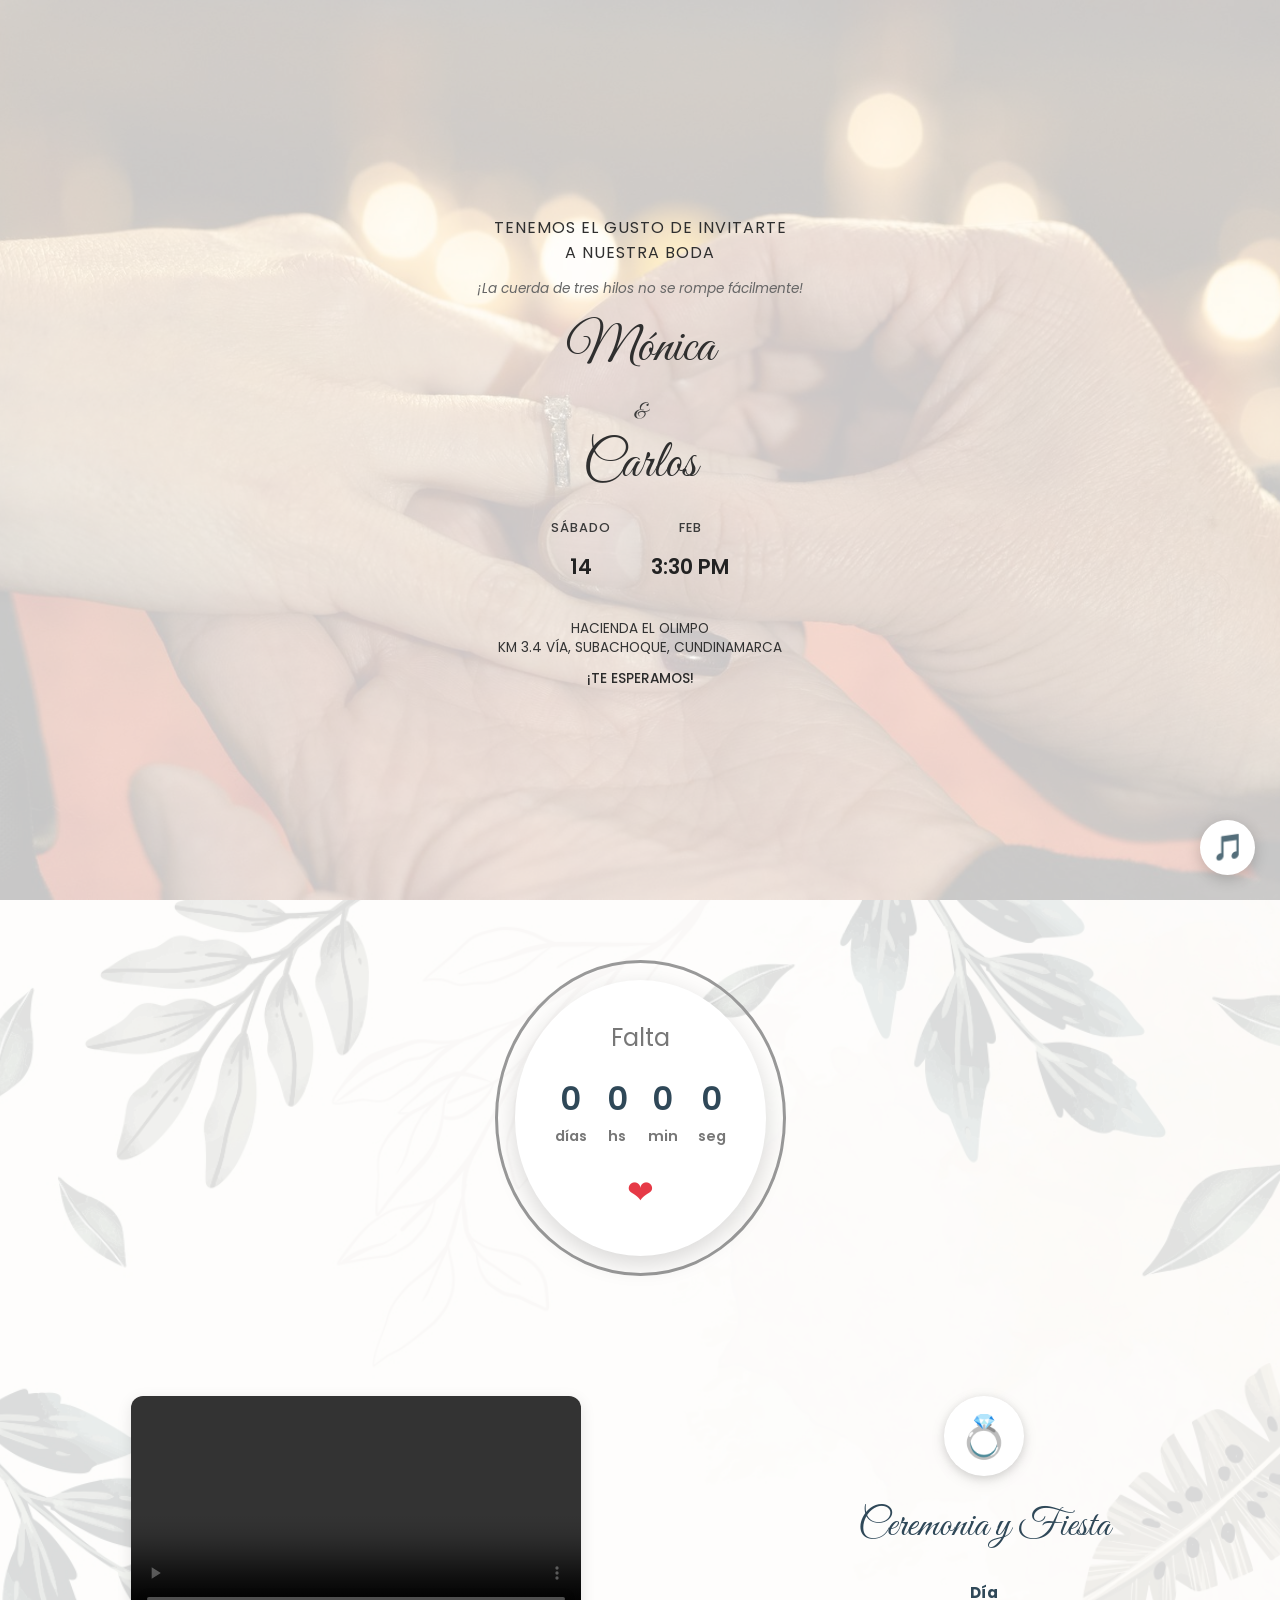
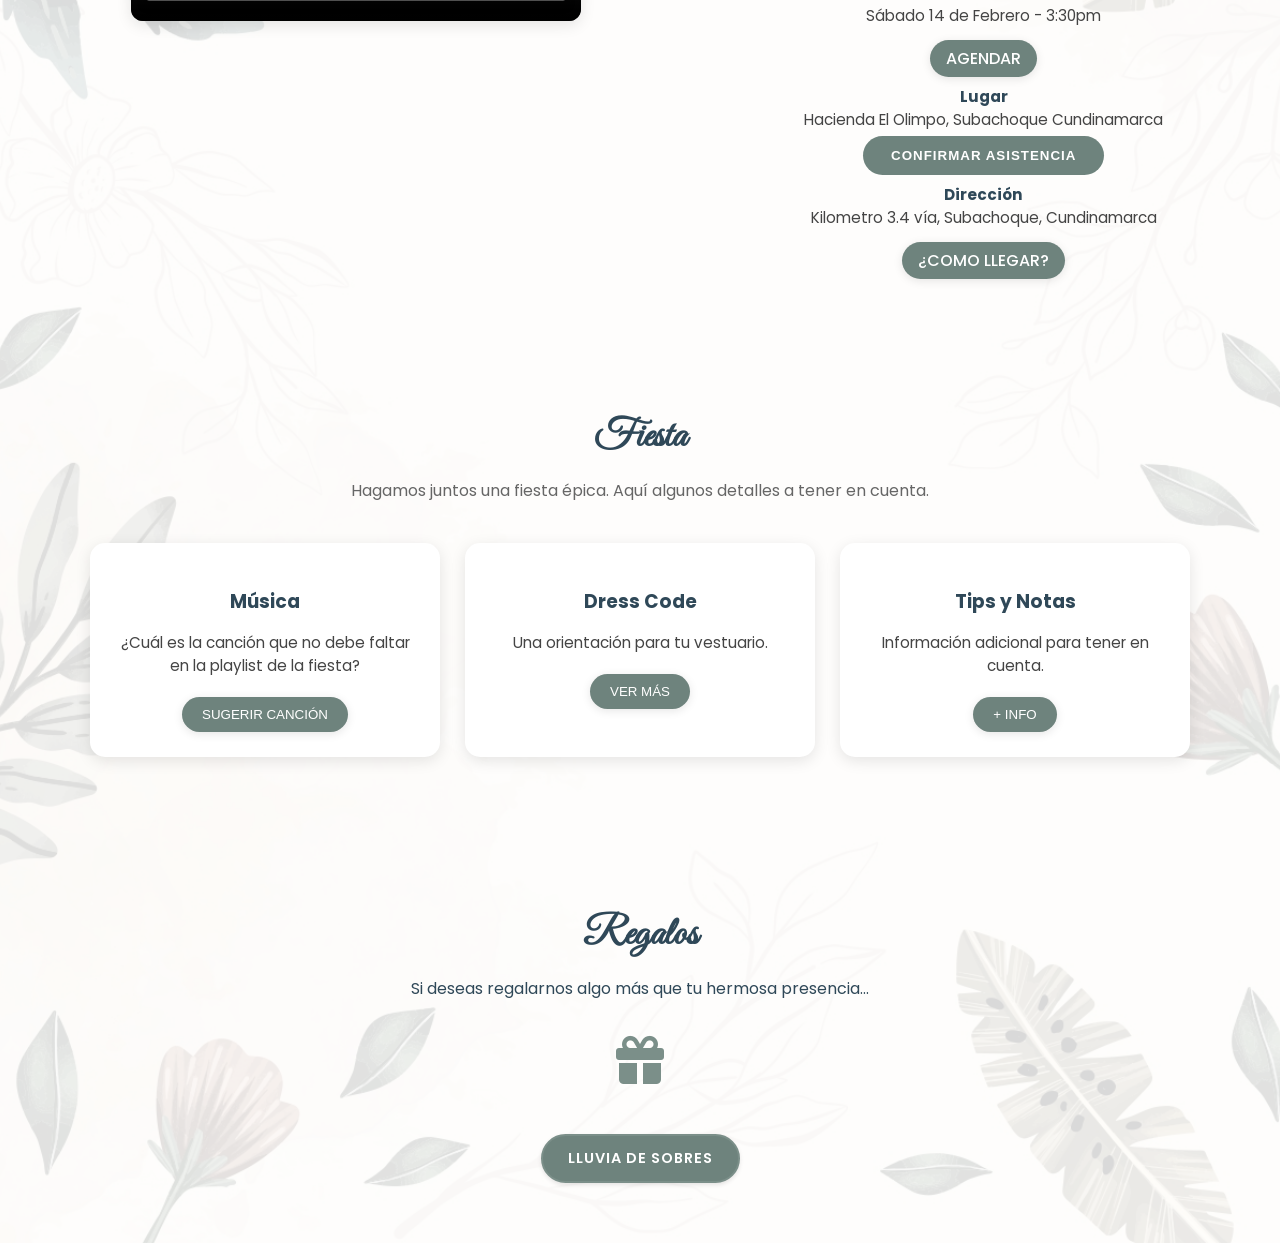
==== index.html @ d867ceba "index.html" ====
<!DOCTYPE html>
<html lang="es">

<head>
    <meta charset="UTF-8">
    <meta name="viewport" content="width=device-width, initial-scale=1.0">
    <title>Invitación</title>
    <link href="https://fonts.googleapis.com/css2?family=Great+Vibes&family=Poppins:wght@300;400;600&display=swap"
        rel="stylesheet">
    <style>
        body,
        html {
            margin: 0;
            padding: 0;
            font-family: 'Poppins', sans-serif;
            overflow-x: hidden;
            scroll-behavior: smooth;
            background: #ffffff;
        }

        /* Fondo general para todo el contenido después del hero */
        .main-background {
        position: relative;
        z-index: 0;
        background-image: url("Invitacion_1_Iconos.jpg");
        background-position: center center;
        background-size: cover;    /* desktop: cubrir toda el área */
        background-repeat: no-repeat;
        background-attachment: fixed;
        min-height: 100vh;
        will-change: transform;
        transform: translateZ(0);
        }

        .main-background::before {
        content: "";
        position: absolute;
        inset: 0;
        background: rgba(255,255,255,0.85);
        z-index: -1; /* por encima del fondo y por debajo del contenido */
        }

        .main-background > * {
        position: relative;
        z-index: 1;
        }
        
        @supports (-webkit-touch-callout: none) {
            .main-background {
            background-attachment: scroll;
            background-size: 100% auto;
            background-position: center top;
            background-repeat: no-repeat;
            min-height: 100vh;
            background-color: #f9f7f3;
          }
        }
        /* ===== ANIMACIONES ===== */
        @keyframes bounce {

            0%,
            20%,
            50%,
            80%,
            100% {
                transform: translateX(-50%) translateY(0);
            }

            40% {
                transform: translateX(-50%) translateY(-10px);
            }

            60% {
                transform: translateX(-50%) translateY(-5px);
            }
        }

        @keyframes pulse {

            0%,
            100% {
                transform: scale(1);
            }

            50% {
                transform: scale(1.1);
            }
        }

        @keyframes fadeInUp {
            from {
                opacity: 0;
                transform: translateY(30px);
            }

            to {
                opacity: 1;
                transform: translateY(0);
            }
        }

        @keyframes fadeIn {
            from {
                opacity: 0;
            }

            to {
                opacity: 1;
            }
        }

        /* ===== HERO ===== */
        .hero {
            position: relative;
            height: 100vh;
            display: flex;
            justify-content: center;
            align-items: center;
            text-align: center;
            overflow: hidden;
        }

        .hero::before {
            content: "";
            position: absolute;
            inset: 0;
            background: url("fondo.jpeg") center / cover no-repeat;
            z-index: 0;
        }

        .hero::after {
            content: "";
            position: absolute;
            inset: 0;
            background: rgba(255, 255, 255, 0.78);
            z-index: 1;
        }

        .hero-content {
            position: relative;
            z-index: 2;
            color: #333;
            font-family: 'Great Vibes', cursive;
            animation: fadeInUp 1.5s ease;
            max-width: 600px;
        }

        /* Texto superior */
        .texto-invitacion {
            font-family: 'Poppins', sans-serif;
            font-size: 1rem;
            letter-spacing: 1px;
            font-weight: 400;
            margin-bottom: 6px;
            color: #2f2f2f;
        }

        .frase-biblica {
            font-family: 'Poppins', sans-serif;
            font-size: 0.85rem;
            color: #666;
            font-style: italic;
            margin-bottom: 20px;
        }

        /* Nombres */
        .nombres-nuevos {
            font-family: 'Great Vibes', cursive;
            font-size: 3.3rem;
            line-height: 1.1;
            color: #2f2f2f;
            margin: 10px 0;
        }

        .nombres-nuevos span {
            font-family: 'Great Vibes', cursive;
            font-size: 1.3rem;
            font-weight: 300;
            color: #3b3b3b;
        }

        /* Fecha */
        .detalles-fecha {
            font-family: 'Poppins', sans-serif;
            display: flex;
            justify-content: center;
            align-items: center;
            gap: 40px;
            margin-top: 15px;
        }

        .col {
            text-align: center;
        }

        .etiqueta {
            font-family: 'Poppins', sans-serif;
            font-size: 0.8rem;
            font-weight: 500;
            letter-spacing: 1px;
            color: #3b3b3b;
        }

        .valor {
            font-family: 'Poppins', sans-serif;
            font-size: 1.3rem;
            font-weight: 600;
            color: #222;
        }

        /* Lugar y cierre */
        .lugar {
            font-family: 'Poppins', sans-serif;
            margin-top: 20px;
            font-size: 0.85rem;
            line-height: 1.4;
            color: #333;
        }

        .despedida {
            font-family: 'Poppins', sans-serif;
            margin-top: 15px;
            font-size: 0.85rem;
            font-weight: 500;
            color: #2b2b2b;
        }

        /* ===== RESPONSIVE ===== */
        @media (max-width: 768px) {
            .nombres-nuevos {
                font-size: 2.5rem;
            }

            .nombres-nuevos span {
                font-size: 1rem;
            }

            .texto-invitacion {
                font-size: 0.9rem;
            }

            .frase-biblica {
                font-size: 0.8rem;
            }

            .valor {
                font-size: 1.1rem;
            }

            .lugar {
                font-size: 0.8rem;
            }
        }




        /* ===== CONTADOR ===== */
        .contador-section {
            position: relative;
            padding: 80px 20px;
            text-align: center;
            /*background: #faf7f3;*/
        }

        .contador-box {
            display: inline-block;
            background: white;
            border-radius: 50%;
            padding: 40px;
            box-shadow: 0 8px 25px rgba(0, 0, 0, 0.15);
            position: relative;
            animation: fadeInUp 1.5s ease;
        }

        .contador-box::before {
            content: "";
            position: absolute;
            inset: -20px;
            border: 3px solid #999;
            border-radius: 50%;
            z-index: -1;
        }

        .contador-titulo {
            font-size: 1.5rem;
            margin-bottom: 20px;
            color: #777;
        }

        .contador {
            display: flex;
            gap: 20px;
            justify-content: center;
            font-weight: 600;
        }

        .contador div {
            text-align: center;
        }

        .contador span {
            display: block;
            font-size: 2rem;
            color: #2f4858;
            animation: pulse 2s infinite;
        }

        .contador small {
            font-size: 0.9rem;
            color: #777;
        }

        .icono-corazon {
            margin-top: 20px;
            font-size: 2rem;
            color: #e63946;
            animation: pulse 1.5s infinite;
        }

        /* ===== CEREMONIA Y FIESTA ===== */
        .eventos {
            padding: 40px 20px;
            text-align: center;
            /*background: #faf7f3;*/
        }

        .eventos-container {
            display: flex;
            justify-content: center;
            flex-wrap: wrap;
            gap: 15px;
            margin-top: 20px;
            animation: fadeInUp 1.5s ease;
        }

        .evento {
            flex: 1 1 280px;
            text-align: center;
            transition: transform 0.3s, box-shadow 0.3s;
        }

        .evento:hover {
            transform: translateY(-5px);
            box-shadow: 0 6px 20px rgba(0, 0, 0, 0.1);
        }

        .icono {
            width: 80px;
            height: 80px;
            border-radius: 50%;
            background: #fff;
            box-shadow: 0 4px 15px rgba(0, 0, 0, 0.1);
            margin: 0 auto 15px;
            display: flex;
            justify-content: center;
            align-items: center;
            font-size: 1.8rem;
            color: #2f4858;
        }

        .titulo {
            font-family: 'Great Vibes', cursive;
            font-size: 2.5rem;
            color: #2f4858;
            text-align: center;
            margin: 25px 0 30px 0;
            background: none;
            box-shadow: none;
            border: none;
            padding: 0;
            text-shadow: none;
            font-weight: normal;
        }


        .evento p {
            margin: 5px 0;
            font-size: 0.95rem;
            color: #444;
        }

        .evento strong {
            display: block;
            margin-top: 8px;
            color: #2f4858;
        }

        .boton {
            display: inline-block;
            color: #ffffff;
            margin-top: 8px;
            padding: 6px 16px;
            text-decoration: none;
            border: none;
            border-radius: 20px;
            background: #6e837d;
            box-shadow: 0 2px 10px rgba(0, 0, 0, 0.1);
            font-weight: 500;
            cursor: pointer;
            transition: background 0.3s, transform 0.2s;
        }

        .boton:hover {
            background: #6e837d;
            transform: scale(1.05);
            color: #ffffff;
            text-decoration: none;
        }

        .boton:visited,
        .boton:focus,
        .boton:active {
            color: #ffffff;
            text-decoration: none;
            outline: none;
        }

        /* ===== FIESTA EXTRA ===== */
        .fiesta-section {
            padding: 60px 20px;
            text-align: center;
            /*background: #faf7f3;*/
        }

        .fiesta-section h2 {
            font-family: 'Great Vibes', cursive;
            font-size: 2.5rem;
            margin-bottom: 10px;
            color: #2f4858;
            animation: fadeInUp 1.5s ease;
        }

        .fiesta-section p {
            color: #666;
            margin-bottom: 40px;
            animation: fadeIn 2s ease;
        }

        .fiesta-cards {
            display: flex;
            justify-content: center;
            flex-wrap: wrap;
            gap: 25px;
        }

        .card {
            background: #fff;
            padding: 25px;
            border-radius: 15px;
            box-shadow: 0 4px 15px rgba(0, 0, 0, 0.1);
            flex: 1 1 280px;
            max-width: 300px;
            transition: transform 0.3s;
        }

        .card:hover {
            transform: translateY(-8px);
            box-shadow: 0 6px 20px rgba(0, 0, 0, 0.15);
        }

        .card h3 {
            font-weight: bold;
            margin-bottom: 15px;
            color: #2f4858;
        }

        .card p {
            font-size: 0.95rem;
            margin-bottom: 20px;
            color: #444;
        }

        .card button {
            border: none;
            padding: 10px 20px;
            border-radius: 20px;
            background: #6e837d;
            color: #ffffff;
            box-shadow: 0 2px 10px rgba(0, 0, 0, 0.1);
            cursor: pointer;
            font-weight: 500;
            transition: background 0.3s, transform 0.2s;
        }

        .card button:hover {
            background: #7b8f89;
            color: #ffffff;
            transform: scale(1.05);
        }

        /* Responsive */
        @media (max-width: 768px) {
            .nombres {
                font-size: 2.5rem;
            }

            .contador-box {
                padding: 25px;
            }

            .contador span {
                font-size: 1.5rem;
            }

            .eventos-container {
                flex-direction: column;
                gap: 20px;
            }

            .fiesta-cards {
                flex-direction: column;
                gap: 20px;
            }
        }

        .modal {
            display: none;
            position: fixed;
            z-index: 999;
            inset: 0;
            background: rgba(0, 0, 0, 0.6);
            justify-content: center;
            align-items: center;
            animation: fadeIn 0.3s ease;
        }

        .modal-content {
            background: #fff;
            padding: 30px;
            border-radius: 15px;
            max-width: 700px;
            width: 90%;
            text-align: center;
            position: relative;
            box-shadow: 0 4px 25px rgba(0, 0, 0, 0.2);
            animation: fadeInUp 0.5s ease;
            overflow-y: auto;
            max-height: 85vh;
            padding-top: 50px;
        }

        .modal-content h2 {
            font-family: 'Great Vibes', cursive;
            font-size: 2rem;
            margin-bottom: 10px;
            color: #2f4858;
        }

        .modal-content p {
            color: #666;
            margin-bottom: 20px;
        }

        .galeria {
            display: flex;
            justify-content: center;
            flex-wrap: wrap;
            gap: 15px;
        }

        .galeria img {
            width: 30%;
            min-width: 180px;
            border-radius: 12px;
            box-shadow: 0 4px 15px rgba(0, 0, 0, 0.1);
            transition: transform 0.3s;
        }

        .galeria img:hover {
            transform: scale(1.05);
        }

        .cerrar {
            position: sticky;
            top: 10px;
            right: 15px;
            align-self: flex-end;
            font-size: 2rem;
            color: #333;
            background: rgba(255, 255, 255, 0.85);
            border-radius: 50%;
            padding: 4px 10px;
            cursor: pointer;
            z-index: 1002;
            backdrop-filter: blur(4px);
            box-shadow: 0 2px 8px rgba(0, 0, 0, 0.15);
            transition: color 0.3s;
        }

        .cerrar:hover {
            color: #000;
        }

        .modal-content {
            width: 95%;
            padding: 20px;
            max-height: 80vh;
        }

        .cerrar {
            top: 8px;
            right: 8px;
            font-size: 1.8rem;
        }


        /* ===== BOTÓN DE MÚSICA ===== */
        #btnMusica {
            position: fixed;
            bottom: 25px;
            right: 25px;
            background-color: #ffffff;
            border: none;
            border-radius: 50%;
            width: 55px;
            height: 55px;
            font-size: 26px;
            box-shadow: 0 4px 15px rgba(0, 0, 0, 0.2);
            display: flex;
            justify-content: center;
            align-items: center;
            cursor: pointer;
            transition: transform 0.3s, background-color 0.3s;
            z-index: 1000;
        }

        #btnMusica:hover {
            transform: scale(1.1);
            background-color: #f7f7f7;
        }

        /* Sección de regalos */
        .regalos {
            /*background-color: #FAF7F3;*/
            text-align: center;
            padding: 60px 20px;
        }

        .regalos-titulo {
            font-family: 'Great Vibes', cursive;
            font-size: 2.5rem;
            color: #2f4858;
            margin-bottom: 10px;
        }

        .regalos-texto {
            font-family: 'Poppins', sans-serif;
            color: #2f4858;
            font-size: 1rem;
            margin-bottom: 25px;
        }

        .regalo-icono {
            font-size: 3rem;
            color: #7b8f89;
            margin-bottom: 25px;
        }

        .regalo-icono i {
            font-size: 3rem;
            color: #7b8f89;
            margin-bottom: 25px;
            animation: giftPulse 2s infinite ease-in-out;
        }

        @keyframes giftPulse {

            0%,
            100% {
                transform: scale(1);
            }

            50% {
                transform: scale(1.15);
            }
        }

        /* Botón */
        .boton-regalos {
            display: inline-block;
            background: #6e837d;
            border: 2px solid #7b8f89;
            color: #ffffff;
            font-family: 'Poppins', sans-serif;
            font-weight: 600;
            font-size: 0.9rem;
            letter-spacing: 1px;
            padding: 12px 25px;
            border-radius: 30px;
            text-decoration: none;
            transition: all 0.3s ease;
            box-shadow: 0 2px 4px rgba(0, 0, 0, 0.1);
        }

        .boton-regalos:hover {
            background: #ffffff;
            color: #6e837d;
            transform: scale(1.05);
        }

        /* ===== ANIMACIÓN EMOJI 💍 ===== */
        .icono {
            font-size: 2.6rem;
            color: #6e837d;
            display: flex;
            justify-content: center;
            align-items: center;
            animation: anilloPulse 3s infinite ease-in-out;
            filter: drop-shadow(0 2px 4px rgba(0, 0, 0, 0.1));

        }

        @keyframes anilloPulse {

            0%,
            100% {
                transform: scale(1);
                opacity: 1;
            }

            50% {
                transform: scale(1.08);
                opacity: 0.95;
            }
        }

        /* Estilo del botón */
        .btn-confirmar {
            background-color: #6e837d;
            color: white;
            border: none;
            padding: 12px 28px;
            border-radius: 50px;
            cursor: pointer;
            font-weight: 600;
            letter-spacing: 1px;
            transition: 0.3s;
        }

        .btn-confirmar:hover {
            background-color: #5b6f68;
            transform: scale(1.05);
        }

        /* Fondo del modal */
        .modal1 {
            display: none;
            position: fixed;
            z-index: 1000;
            inset: 0;
            background: rgba(0, 0, 0, 0.6);
            justify-content: center;
            align-items: center;
        }

        /* Contenido del modal */
        .modal1-contenido {
            background: #f9f7f3;
            padding: 30px 40px;
            border-radius: 50%;
            text-align: center;
            position: relative;
            width: 340px;
            height: 340px;
            box-shadow: 0 4px 20px rgba(0, 0, 0, 0.2);
            font-family: 'Poppins', sans-serif;
        }

        /* Cerrar modal */
        .cerrar {
            position: absolute;
            top: 10px;
            right: 15px;
            font-size: 22px;
            color: #6e837d;
            cursor: pointer;
        }

        /* Icono */
        .icono-fiesta {
            font-size: 40px;
            background: #6e837d;
            color: #fff;
            width: 70px;
            height: 70px;
            border-radius: 50%;
            display: flex;
            align-items: center;
            justify-content: center;
            margin: -60px auto 10px;
            box-shadow: 0 2px 10px rgba(0, 0, 0, 0.1);
        }

        /* Título */
        .modal1-contenido h2 {
            color: #5b6f68;
            font-family: 'Great Vibes', cursive;
            margin-bottom: 20px;
        }

        /* Opciones */
        .opciones {
            display: flex;
            justify-content: space-around;
            margin-bottom: 20px;
            color: #333;
        }

        /* Inputs */
        .modal1-contenido input[type="text"] {
            width: 100%;
            border: none;
            border-bottom: 1px solid #ccc;
            padding: 8px;
            margin-bottom: 15px;
            background: transparent;
            text-align: center;
        }

        /* Botón enviar */
        .btn-enviar {
            background: #6e837d;
            color: white;
            border: none;
            padding: 10px 25px;
            border-radius: 25px;
            cursor: pointer;
            transition: 0.3s;
        }

        .btn-enviar:hover {
            background: #5b6f68;
            transform: scale(1.05);
        }
    </style>

    <link rel="stylesheet" href="https://cdnjs.cloudflare.com/ajax/libs/font-awesome/6.5.0/css/all.min.css">

</head>

<body>

    <!-- HERO -->
    <section class="hero">
        <div class="hero-content">
            <p class="texto-invitacion">TENEMOS EL GUSTO DE INVITARTE<br>A NUESTRA BODA</p>
            <p class="frase-biblica">¡La cuerda de tres hilos no se rompe fácilmente!</p>

            <div class="nombres-nuevos">
                Mónica<br><span>&</span><br>Carlos

                <div class="detalles-fecha">
                    <div class="col">
                        <p class="etiqueta">SÁBADO</p>
                        <p class="valor">14</p>
                    </div>
                    <div class="col">
                        <p class="etiqueta">FEB</p>
                        <p class="valor">3:30 PM</p>
                    </div>
                </div>

                <p class="lugar">HACIENDA EL OLIMPO<br>KM 3.4 VÍA, SUBACHOQUE, CUNDINAMARCA</p>
                <p class="despedida">¡TE ESPERAMOS!</p>
            </div>
    </section>



    <div class="main-background">

        <!-- CONTADOR -->
        <section class="contador-section" id="contador">
            <div class="contador-box">
                <div class="contador-titulo">Falta</div>
                <div class="contador" id="tiempo">
                    <div><span id="dias">0</span><small>días</small></div>
                    <div><span id="horas">0</span><small>hs</small></div>
                    <div><span id="minutos">0</span><small>min</small></div>
                    <div><span id="segundos">0</span><small>seg</small></div>
                </div>
                <div class="icono-corazon">❤</div>
            </div>
        </section>

        <!-- CEREMONIA Y FIESTA -->
        <section class="eventos">
            <div class="eventos-container">
                <div class="evento" style="flex: 1 1 400px">
                    <div style="display: flex; justify-content: center;">
                        <video width="100%" controls
                            style="border-radius: 12px; box-shadow: 0 4px 15px rgba(0,0,0,0.1); max-width: 450px;">
                            <source src="Invitacion.mp4" type="video/mp4">
                        </video>
                    </div>
                </div>

                <div class="evento">
                    <div class="icono">💍</div>
                    <div class="titulo">
                        Ceremonia y Fiesta
                    </div>
                    <p><strong>Día</strong>Sábado 14 de Febrero - 3:30pm</p>
                    <a href="https://calendar.google.com/calendar/render?action=TEMPLATE&text=Ceremonia+y+Fiesta+de+Matrimonio&dates=20260214T203000Z/20260215T050000Z&details=Celebración+especial+de+nuestro+matrimonio.&location=Hacienda+El+Olimpo,+Subachoque,+Colombia"
                        target="_blank" class="boton">
                        AGENDAR
                    </a>
                    <p><strong>Lugar</strong>Hacienda El Olimpo, Subachoque Cundinamarca</p>
                    <!-- Botón para abrir el modal -->
                    <button class="btn-confirmar" id="abrirModal1">CONFIRMAR ASISTENCIA</button>

                    <p><strong>Dirección</strong>Kilometro 3.4 vía, Subachoque, Cundinamarca</p>
                    <a href="https://www.google.com/maps/dir//Hacienda+El+Olimpo+-+Hacienda+Subachoque+Kilometro+3.4+v%C3%ADa+Subachoque,+Cundinamarca/@4.844928,-74.2059368,16z/data=!4m8!4m7!1m0!1m5!1m1!1s0x8e3f803b59c040d7:0xaf6eb2d53a556be!2m2!1d-74.2059368!2d4.844928?entry=ttu&g_ep=EgoyMDI1MTAwMS4wIKXMDSoASAFQAw%3D%3D"
                        target="_blank" class="boton">
                        ¿COMO LLEGAR?
                    </a>
                </div>
            </div>
        </section>




        <!-- FIESTA EXTRA -->
        <section class="fiesta-section">
            <h2>Fiesta</h2>
            <p>Hagamos juntos una fiesta épica. Aquí algunos detalles a tener en cuenta.</p>
            <div class="fiesta-cards">
                <div class="card">
                    <h3>Música</h3>
                    <p>¿Cuál es la canción que no debe faltar en la playlist de la fiesta?</p>
                    <button>SUGERIR CANCIÓN</button>
                </div>
                <div class="card">
                    <h3>Dress Code</h3>
                    <p>Una orientación para tu vestuario.</p>
                    <button>VER MÁS</button>
                </div>
                <div class="card">
                    <h3>Tips y Notas</h3>
                    <p>Información adicional para tener en cuenta.</p>
                    <button>+ INFO</button>
                </div>
            </div>
        </section>

        <!-- REGALOS -->
        <section id="regalos" class="regalos">
            <h2 class="regalos-titulo">Regalos</h2>
            <p class="regalos-texto">Si deseas regalarnos algo más que tu hermosa presencia...</p>
            <div class="regalo-icono">
                <i class="fa-solid fa-gift"></i>
            </div>
            <target="_blank" class="boton-regalos">LLUVIA DE SOBRES</a>
        </section>

        <div id="modalDressCode" class="modal">
            <div class="modal-content">
                <span class="cerrar">&times;</span>
                <h2>Dress Code</h2>
                <p>Algunas ideas para inspirarte:</p>
                <div class="galeria">
                    <img src="Vestuario1.jpeg" alt="Vestuario 1">
                    <img src="vestuario2.jpeg" alt="Vestuario 2">
                    <img src="vestuario3.jpeg" alt="Vestuario 3">
                </div>
            </div>
        </div>
    </div>

    <!-- Modal Confirmar Asistencia -->
    <div id="modalAsistencia1" class="modal1">
        <div class="modal1-contenido">
            <span class="cerrar">&times;</span>
            <div class="icono-fiesta">🎉</div>
            <h2>¿Asistes a la fiesta?</h2>

            <form id="formularioAsistencia">
                <div class="opciones">
                    <label>
                        <input type="radio" name="asistencia" value="Sí" required> Sí! Confirmo
                    </label>
                    <label>
                        <input type="radio" name="asistencia" value="No"> No puedo :(
                    </label>
                </div>

                <input type="text" id="nombre" name="nombre" placeholder="Ingrese su nombre completo" required>

                <button type="submit" class="btn-enviar">ENVIAR</button>
            </form>
        </div>
    </div>

    <!-- MODAL TIPS Y NOTAS -->
    <div id="modalTips" class="modal">
        <div class="modal-content">
            <span class="cerrar">&times;</span>
            <h2>Tips y Notas</h2>
            <p style="font-size: 1rem; color: #555; line-height: 1.6; margin-top: 15px;">
                Nos llena de alegría compartir este día tan especial con ustedes.
                <br><br>
                La ceremonia y recepción se realizarán en un solo lugar. Agradecemos llegar con algunos minutos de
                anticipación para disfrutar cada momento.<br><br>
                Niños: Queremos que vivan una velada tranquila y divertida, por eso esta celebración será solo para
                adultos.¡Gracias por comprenderlo con cariño!<br><br>
                Confirmación: Por favor confirmen su asistencia antes del 5 de diciembre.
            </p>
        </div>
    </div>

    <!-- MODAL SUGERIR CANCIÓN -->
    <div id="modalCancion" class="modal">
        <div class="modal-content">
            <span class="cerrar">&times;</span>
            <h2>Sugerir Canción</h2>
            <p style="font-size: 1rem; color: #555; margin-bottom: 15px;">
                🎶 ¿Qué canción no puede faltar en la fiesta?
            </p>
            <form id="formularioCancion">
                <input type="text" name="nombre" placeholder="Nombre de la cancion" required
                    style="width: 90%; padding: 10px; margin-bottom: 15px; border-radius: 8px; border: 1px solid #ccc;">
                <input type="text" name="cancion" placeholder="Tu nombre" required
                    style="width: 90%; padding: 10px; margin-bottom: 20px; border-radius: 8px; border: 1px solid #ccc;">
                <button type="submit"
                    style="background: #6e837d; color: white; border: none; padding: 10px 25px; border-radius: 25px; cursor: pointer; font-weight: 600; transition: 0.3s;">
                    ENVIAR
                </button>
            </form>
        </div>
    </div>



    <!-- ===== MÚSICA DE FONDO ===== -->
    <audio id="musicaFondo" loop>
        <source src="Bruno Mars - Marry You (Official Lyric Video).mp3" type="audio/mpeg">
    </audio>

    <!-- Botón flotante con emoji -->
    <button id="btnMusica" aria-label="Controlar música">🎵</button>


    <script>
        // --- Modal Dress Code ---
        const modal = document.getElementById("modalDressCode");
        const botones = document.querySelectorAll(".card button");
        const cerrar = document.querySelector(".cerrar");

        // Buscar el botón "VER MÁS" (el que tiene ese texto)
        botones.forEach(boton => {
            if (boton.textContent.trim().toUpperCase() === "VER MÁS") {
                boton.addEventListener("click", () => {
                    modal.style.display = "flex";
                });
            }
        });

        cerrar.onclick = function () {
            modal.style.display = "none";
        }

        window.onclick = function (event) {
            if (event.target === modal) {
                modal.style.display = "none";
            }
        }
    </script>

    <!-- boton musica -->
    <script>
        const musica = document.getElementById("musicaFondo");
        const btnMusica = document.getElementById("btnMusica");
        let reproduciendo = false;

        btnMusica.addEventListener("click", () => {
            if (!reproduciendo) {
                musica.play();
                btnMusica.textContent = "🎵"; // cambia el emoji
                reproduciendo = true;
            } else {
                musica.pause();
                btnMusica.textContent = "⏸️"; // vuelve al emoji original
                reproduciendo = false;
            }
        });
    </script>

    <!-- Script contador -->
    <script>
        function iniciarContador() {
            const destino = new Date("Feb 14, 2026 15:30:00 GMT-0500").getTime();
            setInterval(function () {
                const ahora = new Date().getTime();
                const diferencia = destino - ahora;
                if (diferencia > 0) {
                    const dias = Math.floor(diferencia / (1000 * 60 * 60 * 24));
                    const horas = Math.floor((diferencia % (1000 * 60 * 60 * 24)) / (1000 * 60 * 60));
                    const minutos = Math.floor((diferencia % (1000 * 60 * 60)) / (1000 * 60));
                    const segundos = Math.floor((diferencia % (1000 * 60)) / 1000);
                    document.getElementById("dias").textContent = dias;
                    document.getElementById("horas").textContent = horas;
                    document.getElementById("minutos").textContent = minutos;
                    document.getElementById("segundos").textContent = segundos;
                }
            }, 1000);
        }
        iniciarContador();
    </script>

    <script>
        /* ===== MODAL CONFIRMAR ASISTENCIA ===== */
        const btnAbrir = document.getElementById("abrirModal1");
        const modalAsistencia = document.getElementById("modalAsistencia1");
        const cerrarAsist = modalAsistencia.querySelector(".cerrar");

        btnAbrir.addEventListener("click", () => {
            modalAsistencia.style.display = "flex";
        });

        cerrarAsist.addEventListener("click", () => {
            modalAsistencia.style.display = "none";
        });

        window.addEventListener("click", (e) => {
            if (e.target === modalAsistencia) {
                modalAsistencia.style.display = "none";
            }
        });

        /* ===== ENVÍO A GOOGLE SHEETS ===== */
        const scriptURL = "https://script.google.com/macros/s/AKfycbx1ZD_KnsO1Ix4DQ9-t4HPkLiClCEuhikema5fUYoOC6HIbasbRwgId6MuFg_XvMAy3/exec";
        const form = document.getElementById("formularioAsistencia");

        form.addEventListener("submit", async (e) => {
            e.preventDefault();

            const nombre = form.nombre.value.trim();
            const asistencia = form.querySelector('input[name="asistencia"]:checked')?.value;

            if (!nombre || !asistencia) {
                alert("Por favor completa todos los campos antes de enviar.");
                return;
            }

            try {
                const body = new URLSearchParams();
                body.append('nombre', nombre);
                body.append('asistencia', asistencia);

                const res = await fetch(scriptURL, {
                    method: "POST",
                    body: body
                });

                const text = await res.text();
                console.log("Respuesta del servidor:", text);

                if (res.ok) {
                    alert("✅ Gracias, tu respuesta fue enviada correctamente.");
                    form.reset();
                    modalAsistencia.style.display = "none";
                } else {
                    alert("⚠️ Error al enviar los datos. Intenta de nuevo.");
                }
            } catch (err) {
                console.error("Error:", err);
                alert("❌ No se pudo conectar. Revisa tu red o permisos del script.");
            }
        });
    </script>



    <script>
        // --- Modal Tips y Notas ---
        const modalTips = document.getElementById("modalTips");
        const botonesTips = document.querySelectorAll(".card button");
        const cerrarTips = modalTips.querySelector(".cerrar");

        // Buscar el botón con texto "+ INFO"
        botonesTips.forEach(boton => {
            if (boton.textContent.trim().toUpperCase() === "+ INFO") {
                boton.addEventListener("click", () => {
                    modalTips.style.display = "flex";
                });
            }
        });

        // Cerrar modal al hacer clic en la X
        cerrarTips.addEventListener("click", () => {
            modalTips.style.display = "none";
        });

        // Cerrar si se hace clic fuera
        window.addEventListener("click", (event) => {
            if (event.target === modalTips) {
                modalTips.style.display = "none";
            }
        });
    </script>

    <script>
        // --- Modal Sugerir Canción ---
        const modalCancion = document.getElementById("modalCancion");
        const botonesCancion = document.querySelectorAll(".card button");
        const cerrarCancion = modalCancion.querySelector(".cerrar");

        // Buscar el botón "SUGERIR CANCIÓN"
        botonesCancion.forEach(boton => {
            if (boton.textContent.trim().toUpperCase() === "SUGERIR CANCIÓN") {
                boton.addEventListener("click", () => {
                    modalCancion.style.display = "flex";
                });
            }
        });

        // Cerrar modal con la X
        cerrarCancion.addEventListener("click", () => {
            modalCancion.style.display = "none";
        });

        // Cerrar si se hace clic fuera del modal
        window.addEventListener("click", (event) => {
            if (event.target === modalCancion) {
                modalCancion.style.display = "none";
            }
        });

        // --- Enviar formulario de sugerencia ---
        document.getElementById("formularioCancion").addEventListener("submit", async (e) => {
            e.preventDefault();

            const form = e.target;
            const datos = {
                nombre: form.nombre.value,
                cancion: form.cancion.value
            };

            try {
                const res = await fetch("https://script.google.com/macros/s/AKfycbzAw3eFKE8-5gir9tT79GYxGYUKxvn_sLMEaOkrVy5tS7n8E8enDREDu67wEthpOhgBTA/exec", {
                    method: "POST",
                    body: JSON.stringify(datos)
                });

                if (res.ok) {
                    alert("🎵 ¡Gracias por tu sugerencia musical!");
                    form.reset();
                    modalCancion.style.display = "none";
                } else {
                    alert("⚠️ Ocurrió un error al enviar. Intenta de nuevo.");
                }
            } catch (err) {
                alert("❌ Error de conexión. Revisa tu red.");
                console.error(err);
            }
        });
    </script>

</body>
    
</html>
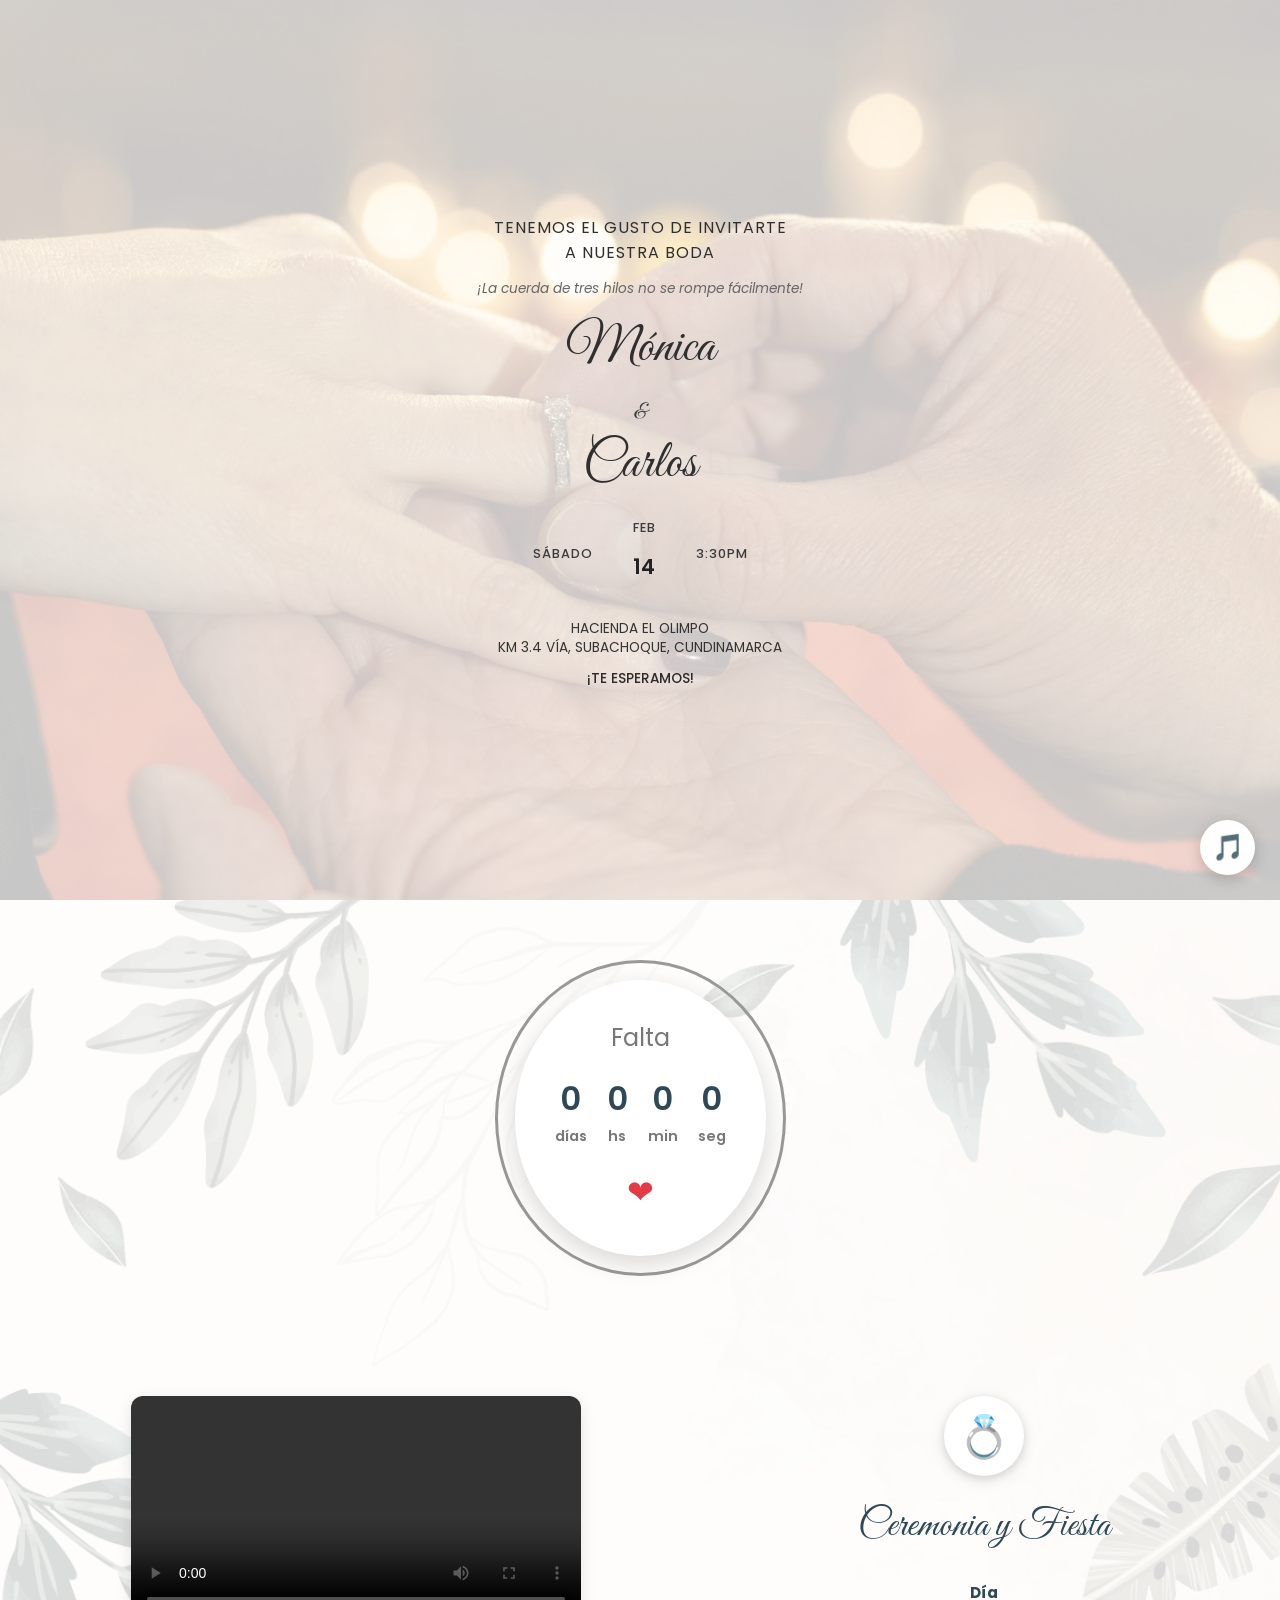
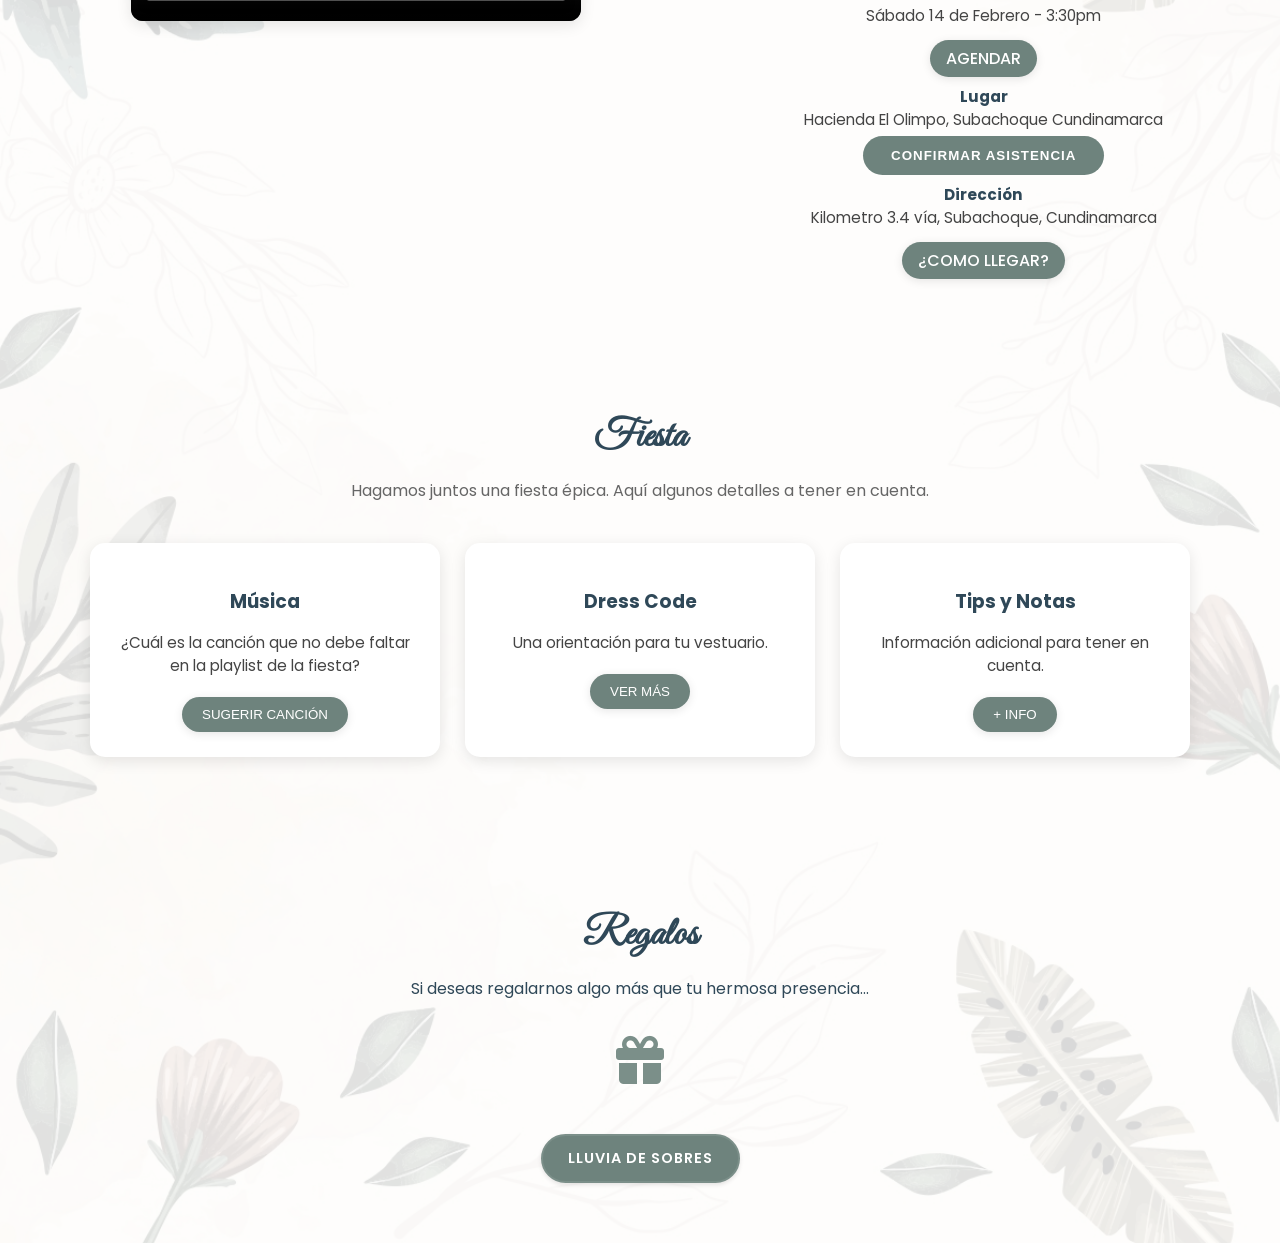
==== commit d853be24: "index.html" ====
--- a/index.html
+++ b/index.html
@@ -853,11 +853,13 @@
                 <div class="detalles-fecha">
                     <div class="col">
                         <p class="etiqueta">SÁBADO</p>
+                    </div>
+                    <div class="col">
+                        <p class="etiqueta">FEB</p>
                         <p class="valor">14</p>
                     </div>
                     <div class="col">
-                        <p class="etiqueta">FEB</p>
-                        <p class="valor">3:30 PM</p>
+                        <p class="etiqueta">3:30PM</p>
                     </div>
                 </div>
 
@@ -1276,3 +1278,4 @@
 
 
 
+
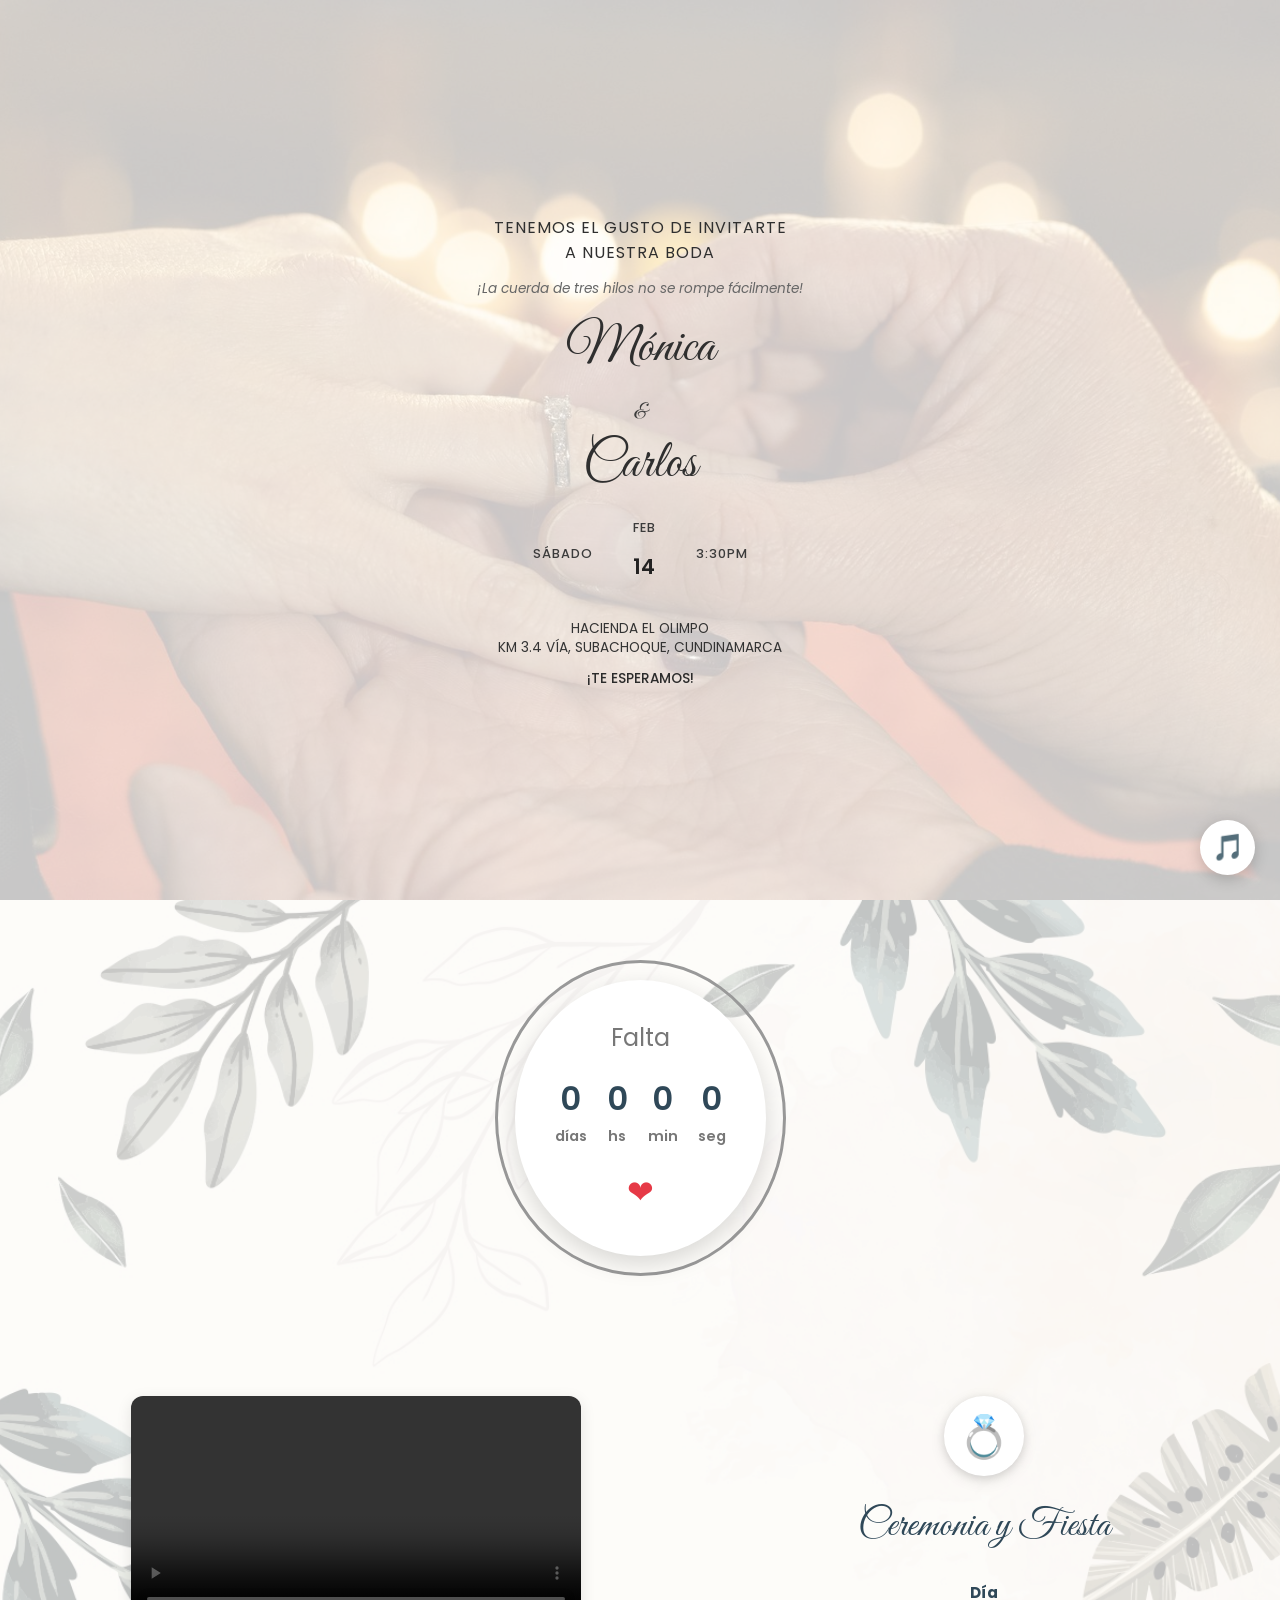
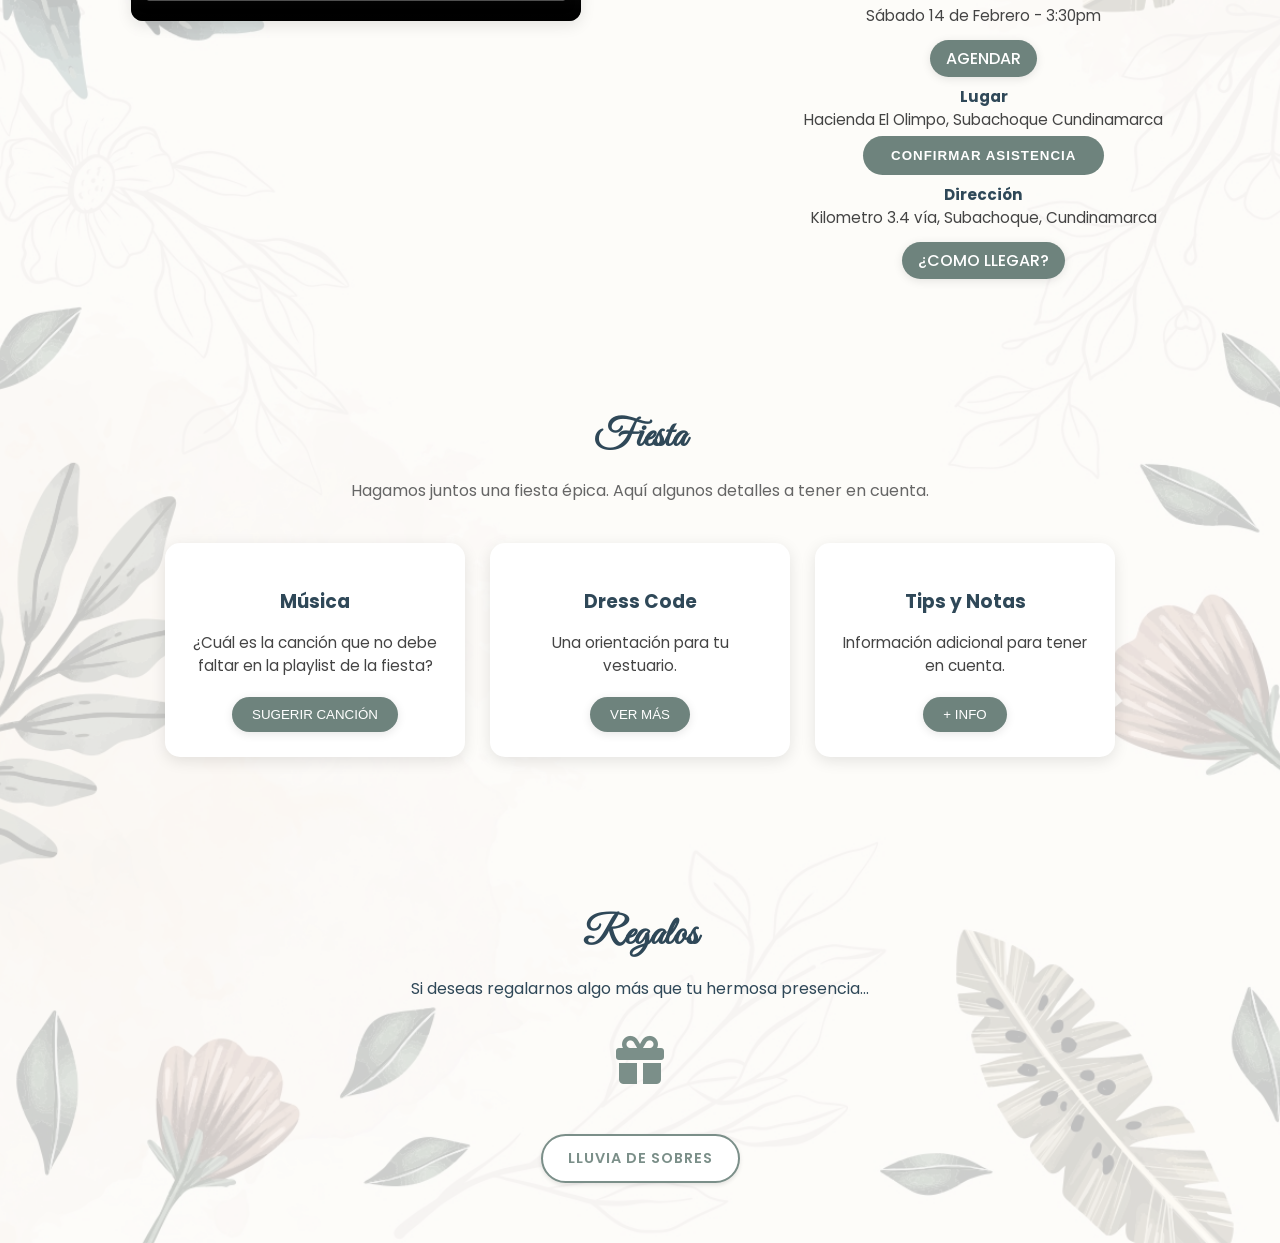
==== commit b385d002: "Merge branch 'main' into feature/refactor" ====
--- a/index.html
+++ b/index.html
@@ -7,833 +7,7 @@
     <title>Invitación</title>
     <link href="https://fonts.googleapis.com/css2?family=Great+Vibes&family=Poppins:wght@300;400;600&display=swap"
         rel="stylesheet">
-    <style>
-        body,
-        html {
-            margin: 0;
-            padding: 0;
-            font-family: 'Poppins', sans-serif;
-            overflow-x: hidden;
-            scroll-behavior: smooth;
-            background: #ffffff;
-        }
-
-        /* Fondo general para todo el contenido después del hero */
-        .main-background {
-        position: relative;
-        z-index: 0;
-        background-image: url("Invitacion_1_Iconos.jpg");
-        background-position: center center;
-        background-size: cover;    /* desktop: cubrir toda el área */
-        background-repeat: no-repeat;
-        background-attachment: fixed;
-        min-height: 100vh;
-        will-change: transform;
-        transform: translateZ(0);
-        }
-
-        .main-background::before {
-        content: "";
-        position: absolute;
-        inset: 0;
-        background: rgba(255,255,255,0.85);
-        z-index: -1; /* por encima del fondo y por debajo del contenido */
-        }
-
-        .main-background > * {
-        position: relative;
-        z-index: 1;
-        }
-        
-        @supports (-webkit-touch-callout: none) {
-            .main-background {
-            background-attachment: scroll;
-            background-size: 100% auto;
-            background-position: center top;
-            background-repeat: no-repeat;
-            min-height: 100vh;
-            background-color: #f9f7f3;
-          }
-        }
-        /* ===== ANIMACIONES ===== */
-        @keyframes bounce {
-
-            0%,
-            20%,
-            50%,
-            80%,
-            100% {
-                transform: translateX(-50%) translateY(0);
-            }
-
-            40% {
-                transform: translateX(-50%) translateY(-10px);
-            }
-
-            60% {
-                transform: translateX(-50%) translateY(-5px);
-            }
-        }
-
-        @keyframes pulse {
-
-            0%,
-            100% {
-                transform: scale(1);
-            }
-
-            50% {
-                transform: scale(1.1);
-            }
-        }
-
-        @keyframes fadeInUp {
-            from {
-                opacity: 0;
-                transform: translateY(30px);
-            }
-
-            to {
-                opacity: 1;
-                transform: translateY(0);
-            }
-        }
-
-        @keyframes fadeIn {
-            from {
-                opacity: 0;
-            }
-
-            to {
-                opacity: 1;
-            }
-        }
-
-        /* ===== HERO ===== */
-        .hero {
-            position: relative;
-            height: 100vh;
-            display: flex;
-            justify-content: center;
-            align-items: center;
-            text-align: center;
-            overflow: hidden;
-        }
-
-        .hero::before {
-            content: "";
-            position: absolute;
-            inset: 0;
-            background: url("fondo.jpeg") center / cover no-repeat;
-            z-index: 0;
-        }
-
-        .hero::after {
-            content: "";
-            position: absolute;
-            inset: 0;
-            background: rgba(255, 255, 255, 0.78);
-            z-index: 1;
-        }
-
-        .hero-content {
-            position: relative;
-            z-index: 2;
-            color: #333;
-            font-family: 'Great Vibes', cursive;
-            animation: fadeInUp 1.5s ease;
-            max-width: 600px;
-        }
-
-        /* Texto superior */
-        .texto-invitacion {
-            font-family: 'Poppins', sans-serif;
-            font-size: 1rem;
-            letter-spacing: 1px;
-            font-weight: 400;
-            margin-bottom: 6px;
-            color: #2f2f2f;
-        }
-
-        .frase-biblica {
-            font-family: 'Poppins', sans-serif;
-            font-size: 0.85rem;
-            color: #666;
-            font-style: italic;
-            margin-bottom: 20px;
-        }
-
-        /* Nombres */
-        .nombres-nuevos {
-            font-family: 'Great Vibes', cursive;
-            font-size: 3.3rem;
-            line-height: 1.1;
-            color: #2f2f2f;
-            margin: 10px 0;
-        }
-
-        .nombres-nuevos span {
-            font-family: 'Great Vibes', cursive;
-            font-size: 1.3rem;
-            font-weight: 300;
-            color: #3b3b3b;
-        }
-
-        /* Fecha */
-        .detalles-fecha {
-            font-family: 'Poppins', sans-serif;
-            display: flex;
-            justify-content: center;
-            align-items: center;
-            gap: 40px;
-            margin-top: 15px;
-        }
-
-        .col {
-            text-align: center;
-        }
-
-        .etiqueta {
-            font-family: 'Poppins', sans-serif;
-            font-size: 0.8rem;
-            font-weight: 500;
-            letter-spacing: 1px;
-            color: #3b3b3b;
-        }
-
-        .valor {
-            font-family: 'Poppins', sans-serif;
-            font-size: 1.3rem;
-            font-weight: 600;
-            color: #222;
-        }
-
-        /* Lugar y cierre */
-        .lugar {
-            font-family: 'Poppins', sans-serif;
-            margin-top: 20px;
-            font-size: 0.85rem;
-            line-height: 1.4;
-            color: #333;
-        }
-
-        .despedida {
-            font-family: 'Poppins', sans-serif;
-            margin-top: 15px;
-            font-size: 0.85rem;
-            font-weight: 500;
-            color: #2b2b2b;
-        }
-
-        /* ===== RESPONSIVE ===== */
-        @media (max-width: 768px) {
-            .nombres-nuevos {
-                font-size: 2.5rem;
-            }
-
-            .nombres-nuevos span {
-                font-size: 1rem;
-            }
-
-            .texto-invitacion {
-                font-size: 0.9rem;
-            }
-
-            .frase-biblica {
-                font-size: 0.8rem;
-            }
-
-            .valor {
-                font-size: 1.1rem;
-            }
-
-            .lugar {
-                font-size: 0.8rem;
-            }
-        }
-
-
-
-
-        /* ===== CONTADOR ===== */
-        .contador-section {
-            position: relative;
-            padding: 80px 20px;
-            text-align: center;
-            /*background: #faf7f3;*/
-        }
-
-        .contador-box {
-            display: inline-block;
-            background: white;
-            border-radius: 50%;
-            padding: 40px;
-            box-shadow: 0 8px 25px rgba(0, 0, 0, 0.15);
-            position: relative;
-            animation: fadeInUp 1.5s ease;
-        }
-
-        .contador-box::before {
-            content: "";
-            position: absolute;
-            inset: -20px;
-            border: 3px solid #999;
-            border-radius: 50%;
-            z-index: -1;
-        }
-
-        .contador-titulo {
-            font-size: 1.5rem;
-            margin-bottom: 20px;
-            color: #777;
-        }
-
-        .contador {
-            display: flex;
-            gap: 20px;
-            justify-content: center;
-            font-weight: 600;
-        }
-
-        .contador div {
-            text-align: center;
-        }
-
-        .contador span {
-            display: block;
-            font-size: 2rem;
-            color: #2f4858;
-            animation: pulse 2s infinite;
-        }
-
-        .contador small {
-            font-size: 0.9rem;
-            color: #777;
-        }
-
-        .icono-corazon {
-            margin-top: 20px;
-            font-size: 2rem;
-            color: #e63946;
-            animation: pulse 1.5s infinite;
-        }
-
-        /* ===== CEREMONIA Y FIESTA ===== */
-        .eventos {
-            padding: 40px 20px;
-            text-align: center;
-            /*background: #faf7f3;*/
-        }
-
-        .eventos-container {
-            display: flex;
-            justify-content: center;
-            flex-wrap: wrap;
-            gap: 15px;
-            margin-top: 20px;
-            animation: fadeInUp 1.5s ease;
-        }
-
-        .evento {
-            flex: 1 1 280px;
-            text-align: center;
-            transition: transform 0.3s, box-shadow 0.3s;
-        }
-
-        .evento:hover {
-            transform: translateY(-5px);
-            box-shadow: 0 6px 20px rgba(0, 0, 0, 0.1);
-        }
-
-        .icono {
-            width: 80px;
-            height: 80px;
-            border-radius: 50%;
-            background: #fff;
-            box-shadow: 0 4px 15px rgba(0, 0, 0, 0.1);
-            margin: 0 auto 15px;
-            display: flex;
-            justify-content: center;
-            align-items: center;
-            font-size: 1.8rem;
-            color: #2f4858;
-        }
-
-        .titulo {
-            font-family: 'Great Vibes', cursive;
-            font-size: 2.5rem;
-            color: #2f4858;
-            text-align: center;
-            margin: 25px 0 30px 0;
-            background: none;
-            box-shadow: none;
-            border: none;
-            padding: 0;
-            text-shadow: none;
-            font-weight: normal;
-        }
-
-
-        .evento p {
-            margin: 5px 0;
-            font-size: 0.95rem;
-            color: #444;
-        }
-
-        .evento strong {
-            display: block;
-            margin-top: 8px;
-            color: #2f4858;
-        }
-
-        .boton {
-            display: inline-block;
-            color: #ffffff;
-            margin-top: 8px;
-            padding: 6px 16px;
-            text-decoration: none;
-            border: none;
-            border-radius: 20px;
-            background: #6e837d;
-            box-shadow: 0 2px 10px rgba(0, 0, 0, 0.1);
-            font-weight: 500;
-            cursor: pointer;
-            transition: background 0.3s, transform 0.2s;
-        }
-
-        .boton:hover {
-            background: #6e837d;
-            transform: scale(1.05);
-            color: #ffffff;
-            text-decoration: none;
-        }
-
-        .boton:visited,
-        .boton:focus,
-        .boton:active {
-            color: #ffffff;
-            text-decoration: none;
-            outline: none;
-        }
-
-        /* ===== FIESTA EXTRA ===== */
-        .fiesta-section {
-            padding: 60px 20px;
-            text-align: center;
-            /*background: #faf7f3;*/
-        }
-
-        .fiesta-section h2 {
-            font-family: 'Great Vibes', cursive;
-            font-size: 2.5rem;
-            margin-bottom: 10px;
-            color: #2f4858;
-            animation: fadeInUp 1.5s ease;
-        }
-
-        .fiesta-section p {
-            color: #666;
-            margin-bottom: 40px;
-            animation: fadeIn 2s ease;
-        }
-
-        .fiesta-cards {
-            display: flex;
-            justify-content: center;
-            flex-wrap: wrap;
-            gap: 25px;
-        }
-
-        .card {
-            background: #fff;
-            padding: 25px;
-            border-radius: 15px;
-            box-shadow: 0 4px 15px rgba(0, 0, 0, 0.1);
-            flex: 1 1 280px;
-            max-width: 300px;
-            transition: transform 0.3s;
-        }
-
-        .card:hover {
-            transform: translateY(-8px);
-            box-shadow: 0 6px 20px rgba(0, 0, 0, 0.15);
-        }
-
-        .card h3 {
-            font-weight: bold;
-            margin-bottom: 15px;
-            color: #2f4858;
-        }
-
-        .card p {
-            font-size: 0.95rem;
-            margin-bottom: 20px;
-            color: #444;
-        }
-
-        .card button {
-            border: none;
-            padding: 10px 20px;
-            border-radius: 20px;
-            background: #6e837d;
-            color: #ffffff;
-            box-shadow: 0 2px 10px rgba(0, 0, 0, 0.1);
-            cursor: pointer;
-            font-weight: 500;
-            transition: background 0.3s, transform 0.2s;
-        }
-
-        .card button:hover {
-            background: #7b8f89;
-            color: #ffffff;
-            transform: scale(1.05);
-        }
-
-        /* Responsive */
-        @media (max-width: 768px) {
-            .nombres {
-                font-size: 2.5rem;
-            }
-
-            .contador-box {
-                padding: 25px;
-            }
-
-            .contador span {
-                font-size: 1.5rem;
-            }
-
-            .eventos-container {
-                flex-direction: column;
-                gap: 20px;
-            }
-
-            .fiesta-cards {
-                flex-direction: column;
-                gap: 20px;
-            }
-        }
-
-        .modal {
-            display: none;
-            position: fixed;
-            z-index: 999;
-            inset: 0;
-            background: rgba(0, 0, 0, 0.6);
-            justify-content: center;
-            align-items: center;
-            animation: fadeIn 0.3s ease;
-        }
-
-        .modal-content {
-            background: #fff;
-            padding: 30px;
-            border-radius: 15px;
-            max-width: 700px;
-            width: 90%;
-            text-align: center;
-            position: relative;
-            box-shadow: 0 4px 25px rgba(0, 0, 0, 0.2);
-            animation: fadeInUp 0.5s ease;
-            overflow-y: auto;
-            max-height: 85vh;
-            padding-top: 50px;
-        }
-
-        .modal-content h2 {
-            font-family: 'Great Vibes', cursive;
-            font-size: 2rem;
-            margin-bottom: 10px;
-            color: #2f4858;
-        }
-
-        .modal-content p {
-            color: #666;
-            margin-bottom: 20px;
-        }
-
-        .galeria {
-            display: flex;
-            justify-content: center;
-            flex-wrap: wrap;
-            gap: 15px;
-        }
-
-        .galeria img {
-            width: 30%;
-            min-width: 180px;
-            border-radius: 12px;
-            box-shadow: 0 4px 15px rgba(0, 0, 0, 0.1);
-            transition: transform 0.3s;
-        }
-
-        .galeria img:hover {
-            transform: scale(1.05);
-        }
-
-        .cerrar {
-            position: sticky;
-            top: 10px;
-            right: 15px;
-            align-self: flex-end;
-            font-size: 2rem;
-            color: #333;
-            background: rgba(255, 255, 255, 0.85);
-            border-radius: 50%;
-            padding: 4px 10px;
-            cursor: pointer;
-            z-index: 1002;
-            backdrop-filter: blur(4px);
-            box-shadow: 0 2px 8px rgba(0, 0, 0, 0.15);
-            transition: color 0.3s;
-        }
-
-        .cerrar:hover {
-            color: #000;
-        }
-
-        .modal-content {
-            width: 95%;
-            padding: 20px;
-            max-height: 80vh;
-        }
-
-        .cerrar {
-            top: 8px;
-            right: 8px;
-            font-size: 1.8rem;
-        }
-
-
-        /* ===== BOTÓN DE MÚSICA ===== */
-        #btnMusica {
-            position: fixed;
-            bottom: 25px;
-            right: 25px;
-            background-color: #ffffff;
-            border: none;
-            border-radius: 50%;
-            width: 55px;
-            height: 55px;
-            font-size: 26px;
-            box-shadow: 0 4px 15px rgba(0, 0, 0, 0.2);
-            display: flex;
-            justify-content: center;
-            align-items: center;
-            cursor: pointer;
-            transition: transform 0.3s, background-color 0.3s;
-            z-index: 1000;
-        }
-
-        #btnMusica:hover {
-            transform: scale(1.1);
-            background-color: #f7f7f7;
-        }
-
-        /* Sección de regalos */
-        .regalos {
-            /*background-color: #FAF7F3;*/
-            text-align: center;
-            padding: 60px 20px;
-        }
-
-        .regalos-titulo {
-            font-family: 'Great Vibes', cursive;
-            font-size: 2.5rem;
-            color: #2f4858;
-            margin-bottom: 10px;
-        }
-
-        .regalos-texto {
-            font-family: 'Poppins', sans-serif;
-            color: #2f4858;
-            font-size: 1rem;
-            margin-bottom: 25px;
-        }
-
-        .regalo-icono {
-            font-size: 3rem;
-            color: #7b8f89;
-            margin-bottom: 25px;
-        }
-
-        .regalo-icono i {
-            font-size: 3rem;
-            color: #7b8f89;
-            margin-bottom: 25px;
-            animation: giftPulse 2s infinite ease-in-out;
-        }
-
-        @keyframes giftPulse {
-
-            0%,
-            100% {
-                transform: scale(1);
-            }
-
-            50% {
-                transform: scale(1.15);
-            }
-        }
-
-        /* Botón */
-        .boton-regalos {
-            display: inline-block;
-            background: #6e837d;
-            border: 2px solid #7b8f89;
-            color: #ffffff;
-            font-family: 'Poppins', sans-serif;
-            font-weight: 600;
-            font-size: 0.9rem;
-            letter-spacing: 1px;
-            padding: 12px 25px;
-            border-radius: 30px;
-            text-decoration: none;
-            transition: all 0.3s ease;
-            box-shadow: 0 2px 4px rgba(0, 0, 0, 0.1);
-        }
-
-        .boton-regalos:hover {
-            background: #ffffff;
-            color: #6e837d;
-            transform: scale(1.05);
-        }
-
-        /* ===== ANIMACIÓN EMOJI 💍 ===== */
-        .icono {
-            font-size: 2.6rem;
-            color: #6e837d;
-            display: flex;
-            justify-content: center;
-            align-items: center;
-            animation: anilloPulse 3s infinite ease-in-out;
-            filter: drop-shadow(0 2px 4px rgba(0, 0, 0, 0.1));
-
-        }
-
-        @keyframes anilloPulse {
-
-            0%,
-            100% {
-                transform: scale(1);
-                opacity: 1;
-            }
-
-            50% {
-                transform: scale(1.08);
-                opacity: 0.95;
-            }
-        }
-
-        /* Estilo del botón */
-        .btn-confirmar {
-            background-color: #6e837d;
-            color: white;
-            border: none;
-            padding: 12px 28px;
-            border-radius: 50px;
-            cursor: pointer;
-            font-weight: 600;
-            letter-spacing: 1px;
-            transition: 0.3s;
-        }
-
-        .btn-confirmar:hover {
-            background-color: #5b6f68;
-            transform: scale(1.05);
-        }
-
-        /* Fondo del modal */
-        .modal1 {
-            display: none;
-            position: fixed;
-            z-index: 1000;
-            inset: 0;
-            background: rgba(0, 0, 0, 0.6);
-            justify-content: center;
-            align-items: center;
-        }
-
-        /* Contenido del modal */
-        .modal1-contenido {
-            background: #f9f7f3;
-            padding: 30px 40px;
-            border-radius: 50%;
-            text-align: center;
-            position: relative;
-            width: 340px;
-            height: 340px;
-            box-shadow: 0 4px 20px rgba(0, 0, 0, 0.2);
-            font-family: 'Poppins', sans-serif;
-        }
-
-        /* Cerrar modal */
-        .cerrar {
-            position: absolute;
-            top: 10px;
-            right: 15px;
-            font-size: 22px;
-            color: #6e837d;
-            cursor: pointer;
-        }
-
-        /* Icono */
-        .icono-fiesta {
-            font-size: 40px;
-            background: #6e837d;
-            color: #fff;
-            width: 70px;
-            height: 70px;
-            border-radius: 50%;
-            display: flex;
-            align-items: center;
-            justify-content: center;
-            margin: -60px auto 10px;
-            box-shadow: 0 2px 10px rgba(0, 0, 0, 0.1);
-        }
-
-        /* Título */
-        .modal1-contenido h2 {
-            color: #5b6f68;
-            font-family: 'Great Vibes', cursive;
-            margin-bottom: 20px;
-        }
-
-        /* Opciones */
-        .opciones {
-            display: flex;
-            justify-content: space-around;
-            margin-bottom: 20px;
-            color: #333;
-        }
-
-        /* Inputs */
-        .modal1-contenido input[type="text"] {
-            width: 100%;
-            border: none;
-            border-bottom: 1px solid #ccc;
-            padding: 8px;
-            margin-bottom: 15px;
-            background: transparent;
-            text-align: center;
-        }
-
-        /* Botón enviar */
-        .btn-enviar {
-            background: #6e837d;
-            color: white;
-            border: none;
-            padding: 10px 25px;
-            border-radius: 25px;
-            cursor: pointer;
-            transition: 0.3s;
-        }
-
-        .btn-enviar:hover {
-            background: #5b6f68;
-            transform: scale(1.05);
-        }
-    </style>
+    <link rel="stylesheet" href="assets/css/styles.css">
 
     <link rel="stylesheet" href="https://cdnjs.cloudflare.com/ajax/libs/font-awesome/6.5.0/css/all.min.css">
 
@@ -893,7 +67,7 @@
                     <div style="display: flex; justify-content: center;">
                         <video width="100%" controls
                             style="border-radius: 12px; box-shadow: 0 4px 15px rgba(0,0,0,0.1); max-width: 450px;">
-                            <source src="Invitacion.mp4" type="video/mp4">
+                            <source src="assets/videos/Invitacion.mp4" type="video/mp4">
                         </video>
                     </div>
                 </div>
@@ -954,7 +128,7 @@
             <div class="regalo-icono">
                 <i class="fa-solid fa-gift"></i>
             </div>
-            <target="_blank" class="boton-regalos">LLUVIA DE SOBRES</a>
+            <a href="#" target="_blank" class="boton-regalos">LLUVIA DE SOBRES</a>
         </section>
 
         <div id="modalDressCode" class="modal">
@@ -963,9 +137,9 @@
                 <h2>Dress Code</h2>
                 <p>Algunas ideas para inspirarte:</p>
                 <div class="galeria">
-                    <img src="Vestuario1.jpeg" alt="Vestuario 1">
-                    <img src="vestuario2.jpeg" alt="Vestuario 2">
-                    <img src="vestuario3.jpeg" alt="Vestuario 3">
+                    <img src="assets/images/Vestuario1.jpeg" alt="Vestuario 1">
+                    <img src="assets/images/vestuario2.jpeg" alt="Vestuario 2">
+                    <img src="assets/images/vestuario3.jpeg" alt="Vestuario 3">
                 </div>
             </div>
         </div>
@@ -1003,11 +177,10 @@
             <p style="font-size: 1rem; color: #555; line-height: 1.6; margin-top: 15px;">
                 Nos llena de alegría compartir este día tan especial con ustedes.
                 <br><br>
-                La ceremonia y recepción se realizarán en un solo lugar. Agradecemos llegar con algunos minutos de
-                anticipación para disfrutar cada momento.<br><br>
-                Niños: Queremos que vivan una velada tranquila y divertida, por eso esta celebración será solo para
-                adultos.¡Gracias por comprenderlo con cariño!<br><br>
-                Confirmación: Por favor confirmen su asistencia antes del 5 de diciembre.
+                La ceremonia y recepción se realizarán en un solo lugar. Te agradecemos llegar con algunos minutos de anticipación para disfrutar cada momento.<br><br>
+                Queremos que vivan una velada tranquila y divertida, por eso esta celebración será solo para adultos.
+                ¡Gracias por comprenderlo con cariño! <br><br>
+                Por favor confirma tu asistencia antes del 5 de diciembre.
             </p>
         </div>
     </div>
@@ -1037,228 +210,18 @@
 
     <!-- ===== MÚSICA DE FONDO ===== -->
     <audio id="musicaFondo" loop>
-        <source src="Bruno Mars - Marry You (Official Lyric Video).mp3" type="audio/mpeg">
+        <source src="assets/audio/Bruno Mars - Marry You (Official Lyric Video).mp3" type="audio/mpeg">
     </audio>
 
     <!-- Botón flotante con emoji -->
     <button id="btnMusica" aria-label="Controlar música">🎵</button>
 
-
-    <script>
-        // --- Modal Dress Code ---
-        const modal = document.getElementById("modalDressCode");
-        const botones = document.querySelectorAll(".card button");
-        const cerrar = document.querySelector(".cerrar");
-
-        // Buscar el botón "VER MÁS" (el que tiene ese texto)
-        botones.forEach(boton => {
-            if (boton.textContent.trim().toUpperCase() === "VER MÁS") {
-                boton.addEventListener("click", () => {
-                    modal.style.display = "flex";
-                });
-            }
-        });
-
-        cerrar.onclick = function () {
-            modal.style.display = "none";
-        }
-
-        window.onclick = function (event) {
-            if (event.target === modal) {
-                modal.style.display = "none";
-            }
-        }
-    </script>
-
-    <!-- boton musica -->
-    <script>
-        const musica = document.getElementById("musicaFondo");
-        const btnMusica = document.getElementById("btnMusica");
-        let reproduciendo = false;
-
-        btnMusica.addEventListener("click", () => {
-            if (!reproduciendo) {
-                musica.play();
-                btnMusica.textContent = "🎵"; // cambia el emoji
-                reproduciendo = true;
-            } else {
-                musica.pause();
-                btnMusica.textContent = "⏸️"; // vuelve al emoji original
-                reproduciendo = false;
-            }
-        });
-    </script>
-
-    <!-- Script contador -->
-    <script>
-        function iniciarContador() {
-            const destino = new Date("Feb 14, 2026 15:30:00 GMT-0500").getTime();
-            setInterval(function () {
-                const ahora = new Date().getTime();
-                const diferencia = destino - ahora;
-                if (diferencia > 0) {
-                    const dias = Math.floor(diferencia / (1000 * 60 * 60 * 24));
-                    const horas = Math.floor((diferencia % (1000 * 60 * 60 * 24)) / (1000 * 60 * 60));
-                    const minutos = Math.floor((diferencia % (1000 * 60 * 60)) / (1000 * 60));
-                    const segundos = Math.floor((diferencia % (1000 * 60)) / 1000);
-                    document.getElementById("dias").textContent = dias;
-                    document.getElementById("horas").textContent = horas;
-                    document.getElementById("minutos").textContent = minutos;
-                    document.getElementById("segundos").textContent = segundos;
-                }
-            }, 1000);
-        }
-        iniciarContador();
-    </script>
-
-    <script>
-        /* ===== MODAL CONFIRMAR ASISTENCIA ===== */
-        const btnAbrir = document.getElementById("abrirModal1");
-        const modalAsistencia = document.getElementById("modalAsistencia1");
-        const cerrarAsist = modalAsistencia.querySelector(".cerrar");
-
-        btnAbrir.addEventListener("click", () => {
-            modalAsistencia.style.display = "flex";
-        });
-
-        cerrarAsist.addEventListener("click", () => {
-            modalAsistencia.style.display = "none";
-        });
-
-        window.addEventListener("click", (e) => {
-            if (e.target === modalAsistencia) {
-                modalAsistencia.style.display = "none";
-            }
-        });
-
-        /* ===== ENVÍO A GOOGLE SHEETS ===== */
-        const scriptURL = "https://script.google.com/macros/s/AKfycbx1ZD_KnsO1Ix4DQ9-t4HPkLiClCEuhikema5fUYoOC6HIbasbRwgId6MuFg_XvMAy3/exec";
-        const form = document.getElementById("formularioAsistencia");
-
-        form.addEventListener("submit", async (e) => {
-            e.preventDefault();
-
-            const nombre = form.nombre.value.trim();
-            const asistencia = form.querySelector('input[name="asistencia"]:checked')?.value;
-
-            if (!nombre || !asistencia) {
-                alert("Por favor completa todos los campos antes de enviar.");
-                return;
-            }
-
-            try {
-                const body = new URLSearchParams();
-                body.append('nombre', nombre);
-                body.append('asistencia', asistencia);
-
-                const res = await fetch(scriptURL, {
-                    method: "POST",
-                    body: body
-                });
-
-                const text = await res.text();
-                console.log("Respuesta del servidor:", text);
-
-                if (res.ok) {
-                    alert("✅ Gracias, tu respuesta fue enviada correctamente.");
-                    form.reset();
-                    modalAsistencia.style.display = "none";
-                } else {
-                    alert("⚠️ Error al enviar los datos. Intenta de nuevo.");
-                }
-            } catch (err) {
-                console.error("Error:", err);
-                alert("❌ No se pudo conectar. Revisa tu red o permisos del script.");
-            }
-        });
-    </script>
-
-
-
-    <script>
-        // --- Modal Tips y Notas ---
-        const modalTips = document.getElementById("modalTips");
-        const botonesTips = document.querySelectorAll(".card button");
-        const cerrarTips = modalTips.querySelector(".cerrar");
-
-        // Buscar el botón con texto "+ INFO"
-        botonesTips.forEach(boton => {
-            if (boton.textContent.trim().toUpperCase() === "+ INFO") {
-                boton.addEventListener("click", () => {
-                    modalTips.style.display = "flex";
-                });
-            }
-        });
-
-        // Cerrar modal al hacer clic en la X
-        cerrarTips.addEventListener("click", () => {
-            modalTips.style.display = "none";
-        });
-
-        // Cerrar si se hace clic fuera
-        window.addEventListener("click", (event) => {
-            if (event.target === modalTips) {
-                modalTips.style.display = "none";
-            }
-        });
-    </script>
-
-    <script>
-        // --- Modal Sugerir Canción ---
-        const modalCancion = document.getElementById("modalCancion");
-        const botonesCancion = document.querySelectorAll(".card button");
-        const cerrarCancion = modalCancion.querySelector(".cerrar");
-
-        // Buscar el botón "SUGERIR CANCIÓN"
-        botonesCancion.forEach(boton => {
-            if (boton.textContent.trim().toUpperCase() === "SUGERIR CANCIÓN") {
-                boton.addEventListener("click", () => {
-                    modalCancion.style.display = "flex";
-                });
-            }
-        });
-
-        // Cerrar modal con la X
-        cerrarCancion.addEventListener("click", () => {
-            modalCancion.style.display = "none";
-        });
-
-        // Cerrar si se hace clic fuera del modal
-        window.addEventListener("click", (event) => {
-            if (event.target === modalCancion) {
-                modalCancion.style.display = "none";
-            }
-        });
-
-        // --- Enviar formulario de sugerencia ---
-        document.getElementById("formularioCancion").addEventListener("submit", async (e) => {
-            e.preventDefault();
-
-            const form = e.target;
-            const datos = {
-                nombre: form.nombre.value,
-                cancion: form.cancion.value
-            };
-
-            try {
-                const res = await fetch("https://script.google.com/macros/s/AKfycbzAw3eFKE8-5gir9tT79GYxGYUKxvn_sLMEaOkrVy5tS7n8E8enDREDu67wEthpOhgBTA/exec", {
-                    method: "POST",
-                    body: JSON.stringify(datos)
-                });
-
-                if (res.ok) {
-                    alert("🎵 ¡Gracias por tu sugerencia musical!");
-                    form.reset();
-                    modalCancion.style.display = "none";
-                } else {
-                    alert("⚠️ Ocurrió un error al enviar. Intenta de nuevo.");
-                }
-            } catch (err) {
-                alert("❌ Error de conexión. Revisa tu red.");
-                console.error(err);
-            }
-        });
-    </script>
+    <!-- Scripts -->
+    <script src="assets/js/modals.js"></script>
+    <script src="assets/js/music.js"></script>
+    <script src="assets/js/countdown.js"></script>
+    <script src="assets/js/form-handler.js"></script>
+    <script src="assets/js/additional-modals.js"></script>
 
 </body>
     
@@ -1279,3 +242,4 @@
 
 
 
+
--- a/assets/css/styles.css
+++ b/assets/css/styles.css
@@ -0,0 +1,972 @@
+/*
+ * ========================================
+ * INVITACIÓN DE BODA - MÓNICA & CARLOS
+ * ========================================
+ * 
+ * Archivo: styles.css
+ * Descripción: Estilos principales del sitio web
+ * 
+ * ESTRUCTURA:
+ * 1. Estilos Base
+ * 2. Fondo General
+ * 3. Media Queries - Background Responsivo
+ * 4. Animaciones
+ * 5. Hero Section
+ * 6. Contador
+ * 7. Eventos (Ceremonia y Fiesta)
+ * 8. Sección Fiesta
+ * 9. Modales
+ * 10. Botón Música
+ * 11. Sección Regalos
+ * 12. Media Queries Responsivas (Consolidadas)
+ * 
+ * ========================================
+ */
+
+/* ===== ESTILOS BASE ===== */
+body,
+html {
+    margin: 0;
+    padding: 0;
+    font-family: 'Poppins', sans-serif;
+    overflow-x: hidden;
+    scroll-behavior: smooth;
+    background: #ffffff;
+}
+
+/* ===== FONDO GENERAL ===== */
+.main-background {
+    position: relative;
+    z-index: 0;
+    background-image: url("../images/Invitacion_1_Iconos.jpg");
+    background-position: center center;
+    background-size: cover;
+    background-repeat: no-repeat;
+    background-attachment: fixed;
+    min-height: 100vh;
+    will-change: transform;
+    transform: translateZ(0);
+}
+
+.main-background::before {
+    content: "";
+    position: absolute;
+    inset: 0;
+    background: rgba(255,255,255,0.75);
+    z-index: -1;
+}
+
+.main-background > * {
+    position: relative;
+    z-index: 1;
+}
+
+/* ===== MEDIA QUERIES PARA BACKGROUND RESPONSIVO ===== */
+@media (max-width: 1200px) {
+    .main-background {
+        background-attachment: scroll;
+        background-size: cover;
+        background-position: center center;
+        min-height: auto;
+    }
+}
+
+@media (max-width: 1024px) {
+    .main-background {
+        background-attachment: scroll;
+        background-size: contain;
+        background-position: center top;
+        background-repeat: repeat-y;
+        min-height: auto;
+        background-color: #f9f7f3;
+    }
+}
+
+@media (max-width: 768px) {
+    .main-background {
+        padding: 20px 0;
+    }
+}
+
+@media (max-width: 480px) {
+    .main-background {
+        padding: 15px 0;
+    }
+}
+
+@media (max-width: 320px) {
+    .main-background {
+        padding: 10px 0;
+    }
+}
+
+/* Soporte para dispositivos iOS/Safari y landscape */
+@supports (-webkit-touch-callout: none) {
+    .main-background {
+        background-attachment: scroll;
+        background-size: contain;
+        background-position: center center;
+        background-repeat: repeat-y;
+        min-height: auto;
+        background-color: #f9f7f3;
+    }
+}
+
+@media (max-width: 1024px) and (orientation: landscape) {
+    .main-background {
+        background-attachment: scroll;
+        background-size: contain;
+        background-position: center center;
+        background-repeat: repeat-y;
+        min-height: auto;
+        background-color: #f9f7f3;
+    }
+}
+
+/* ===== ANIMACIONES ===== */
+@keyframes bounce {
+
+    0%,
+    20%,
+    50%,
+    80%,
+    100% {
+        transform: translateX(-50%) translateY(0);
+    }
+
+    40% {
+        transform: translateX(-50%) translateY(-10px);
+    }
+
+    60% {
+        transform: translateX(-50%) translateY(-5px);
+    }
+}
+
+@keyframes pulse {
+
+    0%,
+    100% {
+        transform: scale(1);
+    }
+
+    50% {
+        transform: scale(1.1);
+    }
+}
+
+@keyframes fadeInUp {
+    from {
+        opacity: 0;
+        transform: translateY(30px);
+    }
+
+    to {
+        opacity: 1;
+        transform: translateY(0);
+    }
+}
+
+@keyframes fadeIn {
+    from {
+        opacity: 0;
+    }
+
+    to {
+        opacity: 1;
+    }
+}
+
+/* ===== HERO ===== */
+.hero {
+    position: relative;
+    height: 100vh;
+    display: flex;
+    justify-content: center;
+    align-items: center;
+    text-align: center;
+    overflow: hidden;
+}
+
+.hero::before {
+    content: "";
+    position: absolute;
+    inset: 0;
+    background: url("../images/fondo.jpeg") center / cover no-repeat;
+    z-index: 0;
+}
+
+.hero::after {
+    content: "";
+    position: absolute;
+    inset: 0;
+    background: rgba(255, 255, 255, 0.78);
+    z-index: 1;
+}
+
+.hero-content {
+    position: relative;
+    z-index: 2;
+    color: #333;
+    font-family: 'Great Vibes', cursive;
+    animation: fadeInUp 1.5s ease;
+    max-width: 600px;
+}
+
+/* Texto superior */
+.texto-invitacion {
+    font-family: 'Poppins', sans-serif;
+    font-size: 1rem;
+    letter-spacing: 1px;
+    font-weight: 400;
+    margin-bottom: 6px;
+    color: #2f2f2f;
+}
+
+.frase-biblica {
+    font-family: 'Poppins', sans-serif;
+    font-size: 0.85rem;
+    color: #666;
+    font-style: italic;
+    margin-bottom: 20px;
+}
+
+/* Nombres */
+.nombres-nuevos {
+    font-family: 'Great Vibes', cursive;
+    font-size: 3.3rem;
+    line-height: 1.1;
+    color: #2f2f2f;
+    margin: 10px 0;
+}
+
+.nombres-nuevos span {
+    font-family: 'Great Vibes', cursive;
+    font-size: 1.3rem;
+    font-weight: 300;
+    color: #3b3b3b;
+}
+
+/* Fecha */
+.detalles-fecha {
+    font-family: 'Poppins', sans-serif;
+    display: flex;
+    justify-content: center;
+    align-items: center;
+    gap: 40px;
+    margin-top: 15px;
+}
+
+.col {
+    text-align: center;
+}
+
+.etiqueta {
+    font-family: 'Poppins', sans-serif;
+    font-size: 0.8rem;
+    font-weight: 500;
+    letter-spacing: 1px;
+    color: #3b3b3b;
+}
+
+.valor {
+    font-family: 'Poppins', sans-serif;
+    font-size: 1.3rem;
+    font-weight: 600;
+    color: #222;
+}
+
+/* Lugar y cierre */
+.lugar {
+    font-family: 'Poppins', sans-serif;
+    margin-top: 20px;
+    font-size: 0.85rem;
+    line-height: 1.4;
+    color: #333;
+}
+
+.despedida {
+    font-family: 'Poppins', sans-serif;
+    margin-top: 15px;
+    font-size: 0.85rem;
+    font-weight: 500;
+    color: #2b2b2b;
+}
+
+/* ===== CONTADOR ===== */
+.contador-section {
+    position: relative;
+    padding: 80px 20px;
+    text-align: center;
+    /*background: #faf7f3;*/
+}
+
+.contador-box {
+    display: inline-block;
+    background: white;
+    border-radius: 50%;
+    padding: 40px;
+    box-shadow: 0 8px 25px rgba(0, 0, 0, 0.15);
+    position: relative;
+    animation: fadeInUp 1.5s ease;
+}
+
+.contador-box::before {
+    content: "";
+    position: absolute;
+    inset: -20px;
+    border: 3px solid #999;
+    border-radius: 50%;
+    z-index: -1;
+}
+
+.contador-titulo {
+    font-size: 1.5rem;
+    margin-bottom: 20px;
+    color: #777;
+}
+
+.contador {
+    display: flex;
+    gap: 20px;
+    justify-content: center;
+    font-weight: 600;
+}
+
+.contador div {
+    text-align: center;
+}
+
+.contador span {
+    display: block;
+    font-size: 2rem;
+    color: #2f4858;
+    animation: pulse 2s infinite;
+}
+
+.contador small {
+    font-size: 0.9rem;
+    color: #777;
+}
+
+.icono-corazon {
+    margin-top: 20px;
+    font-size: 2rem;
+    color: #e63946;
+    animation: pulse 1.5s infinite;
+}
+
+/* ===== CEREMONIA Y FIESTA ===== */
+.eventos {
+    padding: 40px 20px;
+    text-align: center;
+    /*background: #faf7f3;*/
+}
+
+.eventos-container {
+    display: flex;
+    justify-content: center;
+    flex-wrap: wrap;
+    gap: 15px;
+    margin-top: 20px;
+    animation: fadeInUp 1.5s ease;
+}
+
+.evento {
+    flex: 1 1 280px;
+    text-align: center;
+    transition: transform 0.3s, box-shadow 0.3s;
+}
+
+.evento:hover {
+    transform: translateY(-5px);
+    box-shadow: 0 6px 20px rgba(0, 0, 0, 0.1);
+}
+
+.icono {
+    width: 80px;
+    height: 80px;
+    border-radius: 50%;
+    background: #fff;
+    box-shadow: 0 4px 15px rgba(0, 0, 0, 0.1);
+    margin: 0 auto 15px;
+    display: flex;
+    justify-content: center;
+    align-items: center;
+    font-size: 1.8rem;
+    color: #2f4858;
+}
+
+.titulo {
+    font-family: 'Great Vibes', cursive;
+    font-size: 2.5rem;
+    color: #2f4858;
+    text-align: center;
+    margin: 25px 0 30px 0;
+    background: none;
+    box-shadow: none;
+    border: none;
+    padding: 0;
+    text-shadow: none;
+    font-weight: normal;
+}
+
+.evento p {
+    margin: 5px 0;
+    font-size: 0.95rem;
+    color: #444;
+}
+
+.evento strong {
+    display: block;
+    margin-top: 8px;
+    color: #2f4858;
+}
+
+.boton {
+    display: inline-block;
+    color: #ffffff;
+    margin-top: 8px;
+    padding: 6px 16px;
+    text-decoration: none;
+    border: none;
+    border-radius: 20px;
+    background: #6e837d;
+    box-shadow: 0 2px 10px rgba(0, 0, 0, 0.1);
+    font-weight: 500;
+    cursor: pointer;
+    transition: background 0.3s, transform 0.2s;
+}
+
+.boton:hover {
+    background: #6e837d;
+    transform: scale(1.05);
+    color: #ffffff;
+    text-decoration: none;
+}
+
+.boton:visited,
+.boton:focus,
+.boton:active {
+    color: #ffffff;
+    text-decoration: none;
+    outline: none;
+}
+
+/* ===== FIESTA EXTRA ===== */
+.fiesta-section {
+    padding: 60px 20px;
+    text-align: center;
+    /*background: #faf7f3;*/
+}
+
+.fiesta-section h2 {
+    font-family: 'Great Vibes', cursive;
+    font-size: 2.5rem;
+    margin-bottom: 10px;
+    color: #2f4858;
+    animation: fadeInUp 1.5s ease;
+}
+
+.fiesta-section p {
+    color: #666;
+    margin-bottom: 40px;
+    animation: fadeIn 2s ease;
+}
+
+.fiesta-cards {
+    display: flex;
+    justify-content: center;
+    flex-wrap: wrap;
+    gap: 25px;
+    padding: 0 20px;
+}
+
+.card {
+    background: #fff;
+    padding: 25px;
+    border-radius: 15px;
+    box-shadow: 0 4px 15px rgba(0, 0, 0, 0.1);
+    flex: 1 1 280px;
+    max-width: 300px;
+    transition: transform 0.3s;
+    width: 100%;
+    box-sizing: border-box;
+}
+
+.card:hover {
+    transform: translateY(-8px);
+    box-shadow: 0 6px 20px rgba(0, 0, 0, 0.15);
+}
+
+.card h3 {
+    font-weight: bold;
+    margin-bottom: 15px;
+    color: #2f4858;
+}
+
+.card p {
+    font-size: 0.95rem;
+    margin-bottom: 20px;
+    color: #444;
+}
+
+.card button {
+    border: none;
+    padding: 10px 20px;
+    border-radius: 20px;
+    background: #6e837d;
+    color: #ffffff;
+    box-shadow: 0 2px 10px rgba(0, 0, 0, 0.1);
+    cursor: pointer;
+    font-weight: 500;
+    transition: background 0.3s, transform 0.2s;
+}
+
+.card button:hover {
+    background: #7b8f89;
+    color: #ffffff;
+    transform: scale(1.05);
+}
+
+.modal {
+    display: none;
+    position: fixed;
+    z-index: 999;
+    inset: 0;
+    background: rgba(0, 0, 0, 0.6);
+    justify-content: center;
+    align-items: center;
+    animation: fadeIn 0.3s ease;
+}
+
+.modal-content {
+    background: #fff;
+    padding: 30px;
+    border-radius: 15px;
+    max-width: 700px;
+    width: 90%;
+    text-align: center;
+    position: relative;
+    box-shadow: 0 4px 25px rgba(0, 0, 0, 0.2);
+    animation: fadeInUp 0.5s ease;
+    overflow-y: auto;
+    max-height: 85vh;
+    padding-top: 50px;
+}
+
+.modal-content h2 {
+    font-family: 'Great Vibes', cursive;
+    font-size: 2rem;
+    margin-bottom: 10px;
+    color: #2f4858;
+}
+
+.modal-content p {
+    color: #666;
+    margin-bottom: 20px;
+}
+
+.galeria {
+    display: flex;
+    justify-content: center;
+    flex-wrap: wrap;
+    gap: 15px;
+}
+
+.galeria img {
+    width: 30%;
+    min-width: 180px;
+    border-radius: 12px;
+    box-shadow: 0 4px 15px rgba(0, 0, 0, 0.1);
+    transition: transform 0.3s;
+}
+
+.galeria img:hover {
+    transform: scale(1.05);
+}
+
+.cerrar {
+    position: sticky;
+    top: 10px;
+    right: 15px;
+    align-self: flex-end;
+    font-size: 2rem;
+    color: #333;
+    background: rgba(255, 255, 255, 0.85);
+    border-radius: 50%;
+    padding: 4px 10px;
+    cursor: pointer;
+    z-index: 1002;
+    backdrop-filter: blur(4px);
+    box-shadow: 0 2px 8px rgba(0, 0, 0, 0.15);
+    transition: color 0.3s;
+}
+
+.cerrar:hover {
+    color: #000;
+}
+
+.modal-content {
+    width: 95%;
+    padding: 20px;
+    max-height: 80vh;
+}
+
+.cerrar {
+    top: 8px;
+    right: 8px;
+    font-size: 1.8rem;
+}
+
+/* ===== BOTÓN DE MÚSICA ===== */
+#btnMusica {
+    position: fixed;
+    bottom: 25px;
+    right: 25px;
+    background-color: #ffffff;
+    border: none;
+    border-radius: 50%;
+    width: 55px;
+    height: 55px;
+    font-size: 26px;
+    box-shadow: 0 4px 15px rgba(0, 0, 0, 0.2);
+    display: flex;
+    justify-content: center;
+    align-items: center;
+    cursor: pointer;
+    transition: transform 0.3s, background-color 0.3s;
+    z-index: 1000;
+}
+
+#btnMusica:hover {
+    transform: scale(1.1);
+    background-color: #f7f7f7;
+}
+
+/* Sección de regalos */
+.regalos {
+    /*background-color: #FAF7F3;*/
+    text-align: center;
+    padding: 60px 20px;
+}
+
+.regalos-titulo {
+    font-family: 'Great Vibes', cursive;
+    font-size: 2.5rem;
+    color: #2f4858;
+    margin-bottom: 10px;
+}
+
+.regalos-texto {
+    font-family: 'Poppins', sans-serif;
+    color: #2f4858;
+    font-size: 1rem;
+    margin-bottom: 25px;
+}
+
+.regalo-icono {
+    font-size: 3rem;
+    color: #7b8f89;
+    margin-bottom: 25px;
+}
+
+.regalo-icono i {
+    font-size: 3rem;
+    color: #7b8f89;
+    margin-bottom: 25px;
+    animation: giftPulse 2s infinite ease-in-out;
+}
+
+@keyframes giftPulse {
+
+    0%,
+    100% {
+        transform: scale(1);
+    }
+
+    50% {
+        transform: scale(1.15);
+    }
+}
+
+/* Botón */
+.boton-regalos {
+    display: inline-block;
+    background: #fff;
+    border: 2px solid #7b8f89;
+    color: #7b8f89;
+    font-family: 'Poppins', sans-serif;
+    font-weight: 600;
+    font-size: 0.9rem;
+    letter-spacing: 1px;
+    padding: 12px 25px;
+    border-radius: 30px;
+    text-decoration: none;
+    transition: all 0.3s ease;
+    box-shadow: 0 2px 4px rgba(0, 0, 0, 0.1);
+}
+
+.boton-regalos:hover {
+    background: #7b8f89;
+    color: #fff;
+    transform: scale(1.05);
+}
+
+/* ===== ANIMACIÓN EMOJI 💍 ===== */
+.icono {
+    font-size: 2.6rem;
+    color: #6e837d;
+    display: flex;
+    justify-content: center;
+    align-items: center;
+    animation: anilloPulse 3s infinite ease-in-out;
+    filter: drop-shadow(0 2px 4px rgba(0, 0, 0, 0.1));
+
+}
+
+@keyframes anilloPulse {
+
+    0%,
+    100% {
+        transform: scale(1);
+        opacity: 1;
+    }
+
+    50% {
+        transform: scale(1.08);
+        opacity: 0.95;
+    }
+}
+
+/* Estilo del botón */
+.btn-confirmar {
+    background-color: #6e837d;
+    color: white;
+    border: none;
+    padding: 12px 28px;
+    border-radius: 50px;
+    cursor: pointer;
+    font-weight: 600;
+    letter-spacing: 1px;
+    transition: 0.3s;
+}
+
+.btn-confirmar:hover {
+    background-color: #5b6f68;
+    transform: scale(1.05);
+}
+
+/* Fondo del modal */
+.modal1 {
+    display: none;
+    position: fixed;
+    z-index: 1000;
+    inset: 0;
+    background: rgba(0, 0, 0, 0.6);
+    justify-content: center;
+    align-items: center;
+}
+
+/* Contenido del modal */
+.modal1-contenido {
+    background: #f9f7f3;
+    padding: 30px 40px;
+    border-radius: 50%;
+    text-align: center;
+    position: relative;
+    width: 340px;
+    height: 340px;
+    box-shadow: 0 4px 20px rgba(0, 0, 0, 0.2);
+    font-family: 'Poppins', sans-serif;
+}
+
+/* Cerrar modal */
+.cerrar {
+    position: absolute;
+    top: 10px;
+    right: 15px;
+    font-size: 22px;
+    color: #6e837d;
+    cursor: pointer;
+}
+
+/* Icono */
+.icono-fiesta {
+    font-size: 40px;
+    background: #6e837d;
+    color: #fff;
+    width: 70px;
+    height: 70px;
+    border-radius: 50%;
+    display: flex;
+    align-items: center;
+    justify-content: center;
+    margin: -60px auto 10px;
+    box-shadow: 0 2px 10px rgba(0, 0, 0, 0.1);
+}
+
+/* Título */
+.modal1-contenido h2 {
+    color: #5b6f68;
+    font-family: 'Great Vibes', cursive;
+    margin-bottom: 20px;
+}
+
+/* Opciones */
+.opciones {
+    display: flex;
+    justify-content: space-around;
+    margin-bottom: 20px;
+    color: #333;
+}
+
+/* Inputs */
+.modal1-contenido input[type="text"] {
+    width: 100%;
+    border: none;
+    border-bottom: 1px solid #ccc;
+    padding: 8px;
+    margin-bottom: 15px;
+    background: transparent;
+    text-align: center;
+}
+
+/* Botón enviar */
+.btn-enviar {
+    background: #6e837d;
+    color: white;
+    border: none;
+    padding: 10px 25px;
+    border-radius: 25px;
+    cursor: pointer;
+    transition: 0.3s;
+}
+
+.btn-enviar:hover {
+    background: #5b6f68;
+    transform: scale(1.05);
+}
+
+/* ===== MEDIA QUERIES RESPONSIVAS ===== */
+
+/* Tablets y dispositivos medianos */
+@media (max-width: 768px) {
+    /* Hero Section */
+    .nombres-nuevos {
+        font-size: 2.5rem;
+    }
+
+    .nombres-nuevos span {
+        font-size: 1rem;
+    }
+
+    .texto-invitacion {
+        font-size: 0.9rem;
+    }
+
+    .frase-biblica {
+        font-size: 0.8rem;
+    }
+
+    .valor {
+        font-size: 1.1rem;
+    }
+
+    .lugar {
+        font-size: 0.8rem;
+    }
+
+    /* Contador */
+    .nombres {
+        font-size: 2.5rem;
+    }
+
+    .contador-box {
+        padding: 25px;
+    }
+
+    .contador span {
+        font-size: 1.5rem;
+    }
+
+    /* Eventos */
+    .eventos-container {
+        flex-direction: column;
+        gap: 20px;
+    }
+
+    /* Fiesta Section */
+    .fiesta-cards {
+        flex-direction: column;
+        gap: 20px;
+        align-items: center;
+        padding: 0 15px;
+    }
+    
+    .card {
+        width: 100%;
+        max-width: 100%;
+        margin: 0 auto;
+    }
+}
+
+/* Móviles grandes */
+@media (max-width: 640px) {
+    .fiesta-section {
+        padding: 40px 15px;
+    }
+    
+    .fiesta-section h2 {
+        font-size: 2rem;
+    }
+    
+    .fiesta-cards {
+        padding: 0 10px;
+        gap: 15px;
+    }
+    
+    .card {
+        padding: 20px;
+        max-width: 100%;
+    }
+}
+
+/* Móviles estándar */
+@media (max-width: 480px) {
+    .fiesta-section {
+        padding: 30px 10px;
+    }
+    
+    .fiesta-section h2 {
+        font-size: 1.8rem;
+    }
+    
+    .fiesta-section p {
+        font-size: 0.9rem;
+        margin-bottom: 30px;
+        padding: 0 10px;
+    }
+    
+    .fiesta-cards {
+        padding: 0 5px;
+        gap: 15px;
+    }
+    
+    .card {
+        padding: 20px 15px;
+    }
+    
+    .card h3 {
+        font-size: 1.1rem;
+    }
+    
+    .card p {
+        font-size: 0.85rem;
+    }
+    
+    .card button {
+        width: 100%;
+        padding: 12px 20px;
+    }
+}
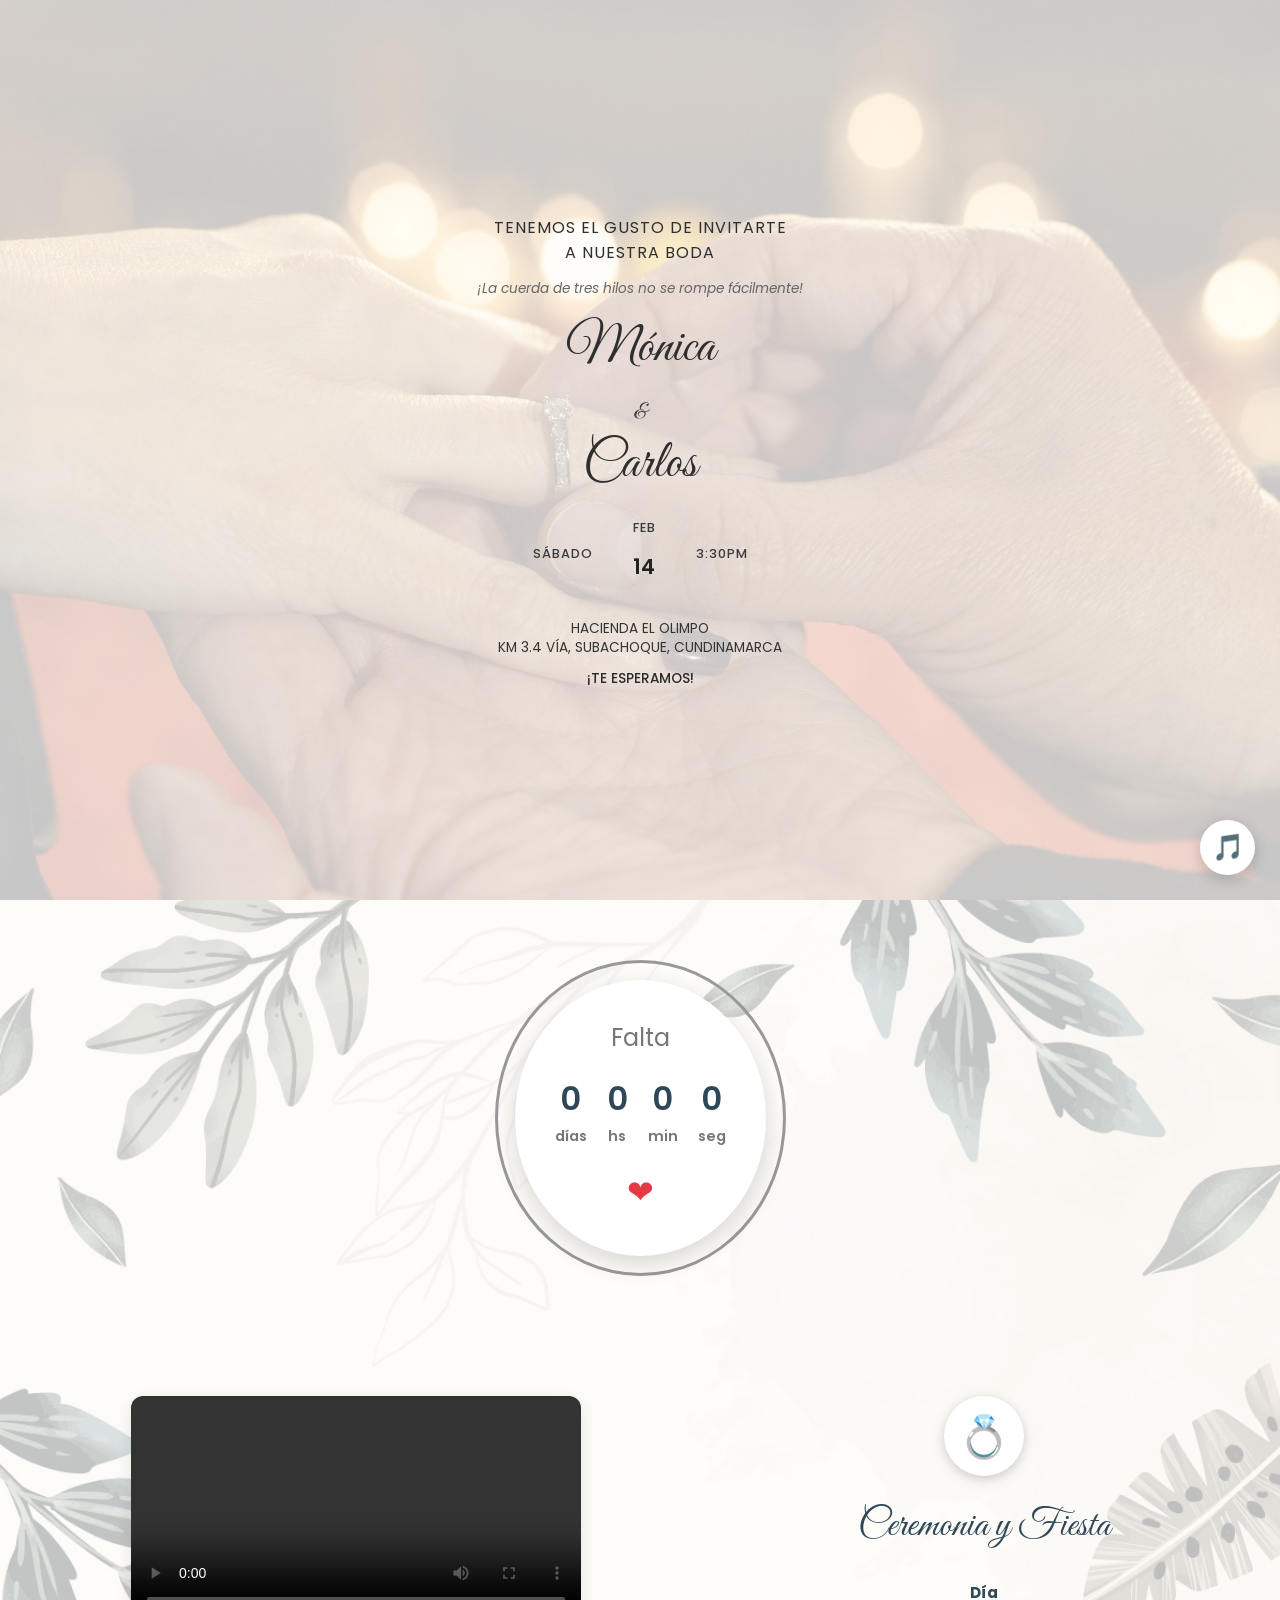
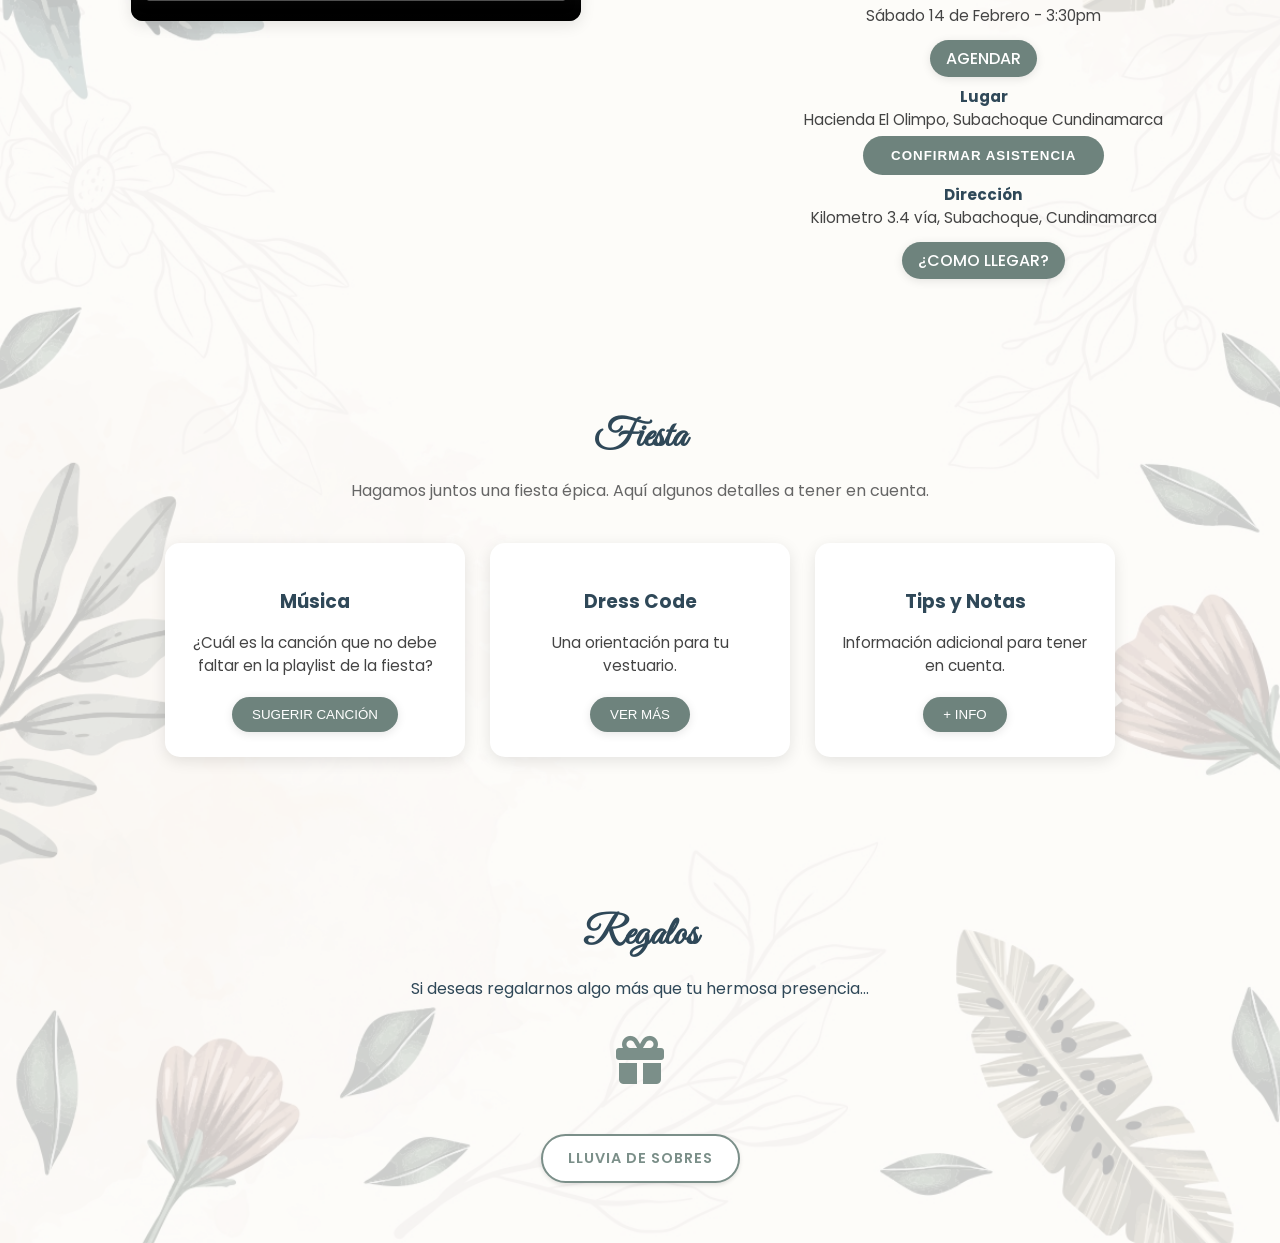
==== commit 90013e0a: "Remove final spaces" ====
--- a/index.html
+++ b/index.html
@@ -226,20 +226,3 @@
 </body>
     
 </html>
-
-
-
-
-
-
-
-
-
-
-
-
-
-
-
-
-
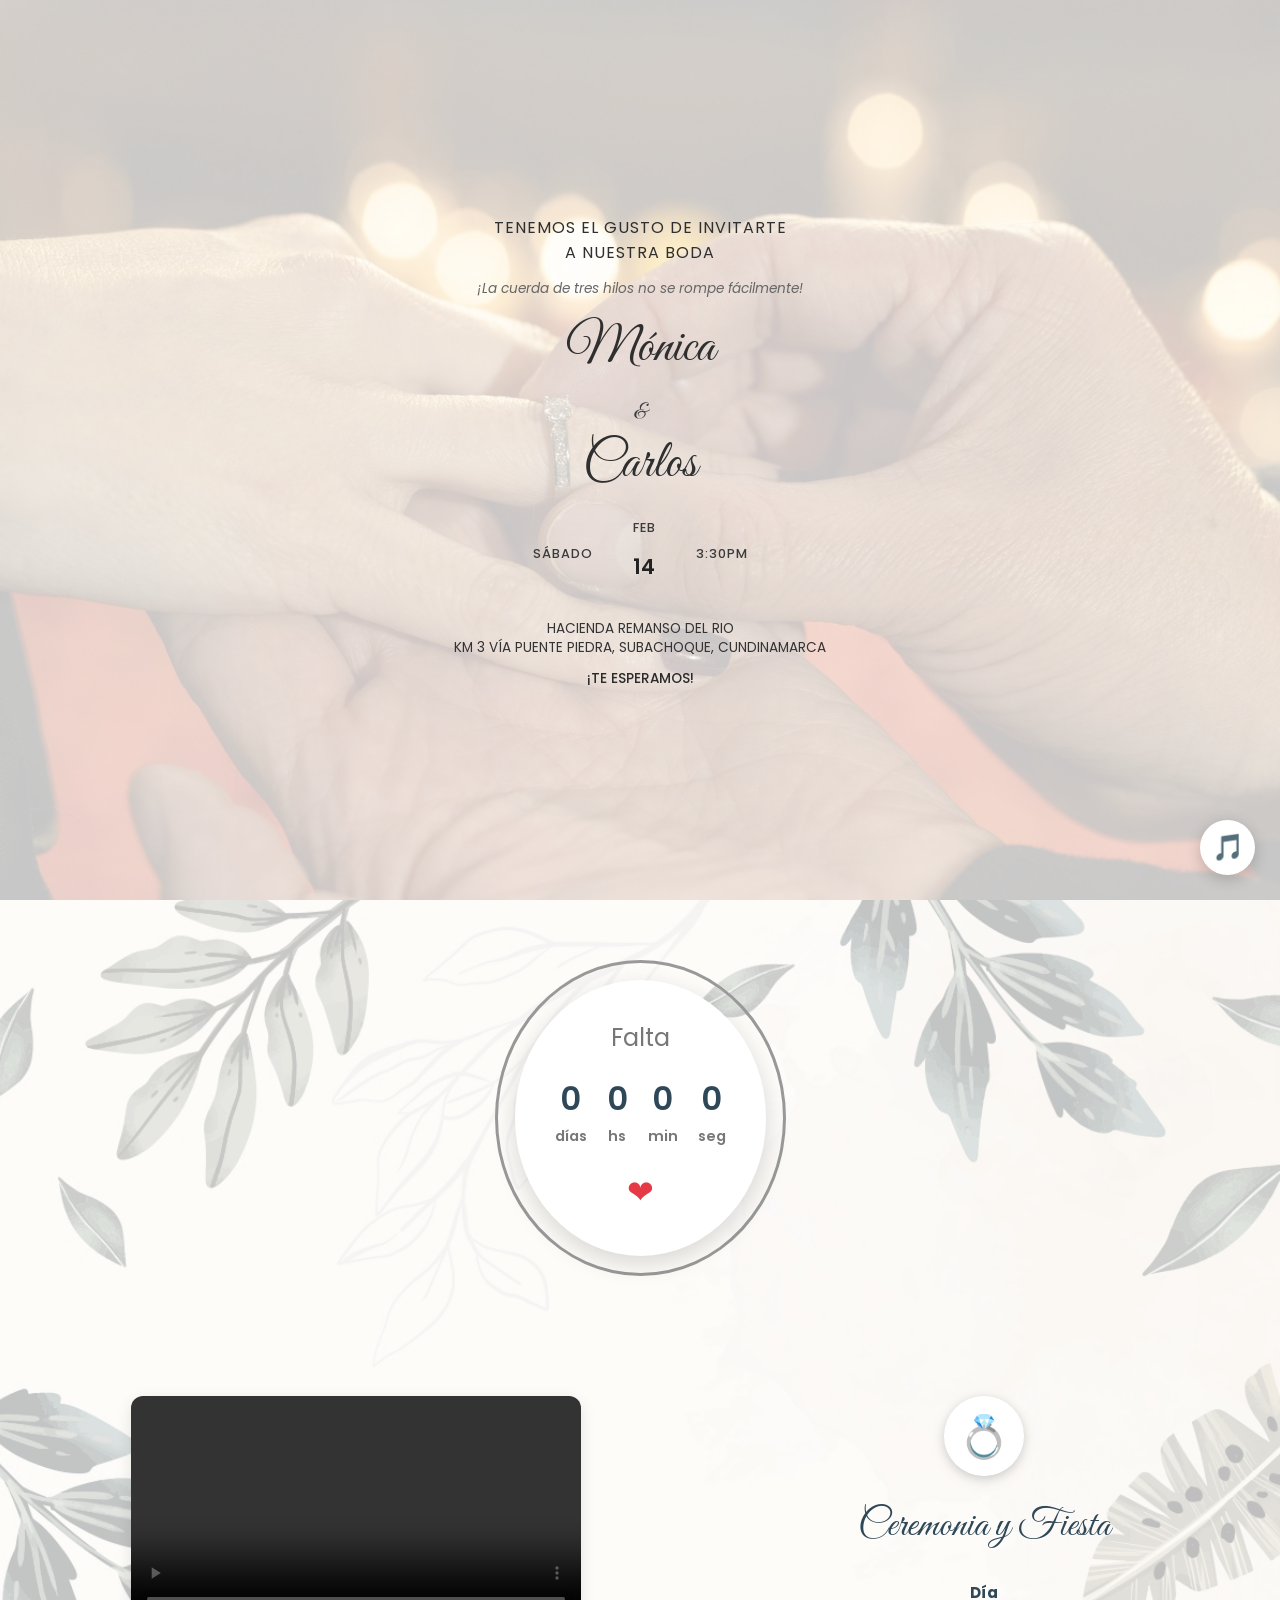
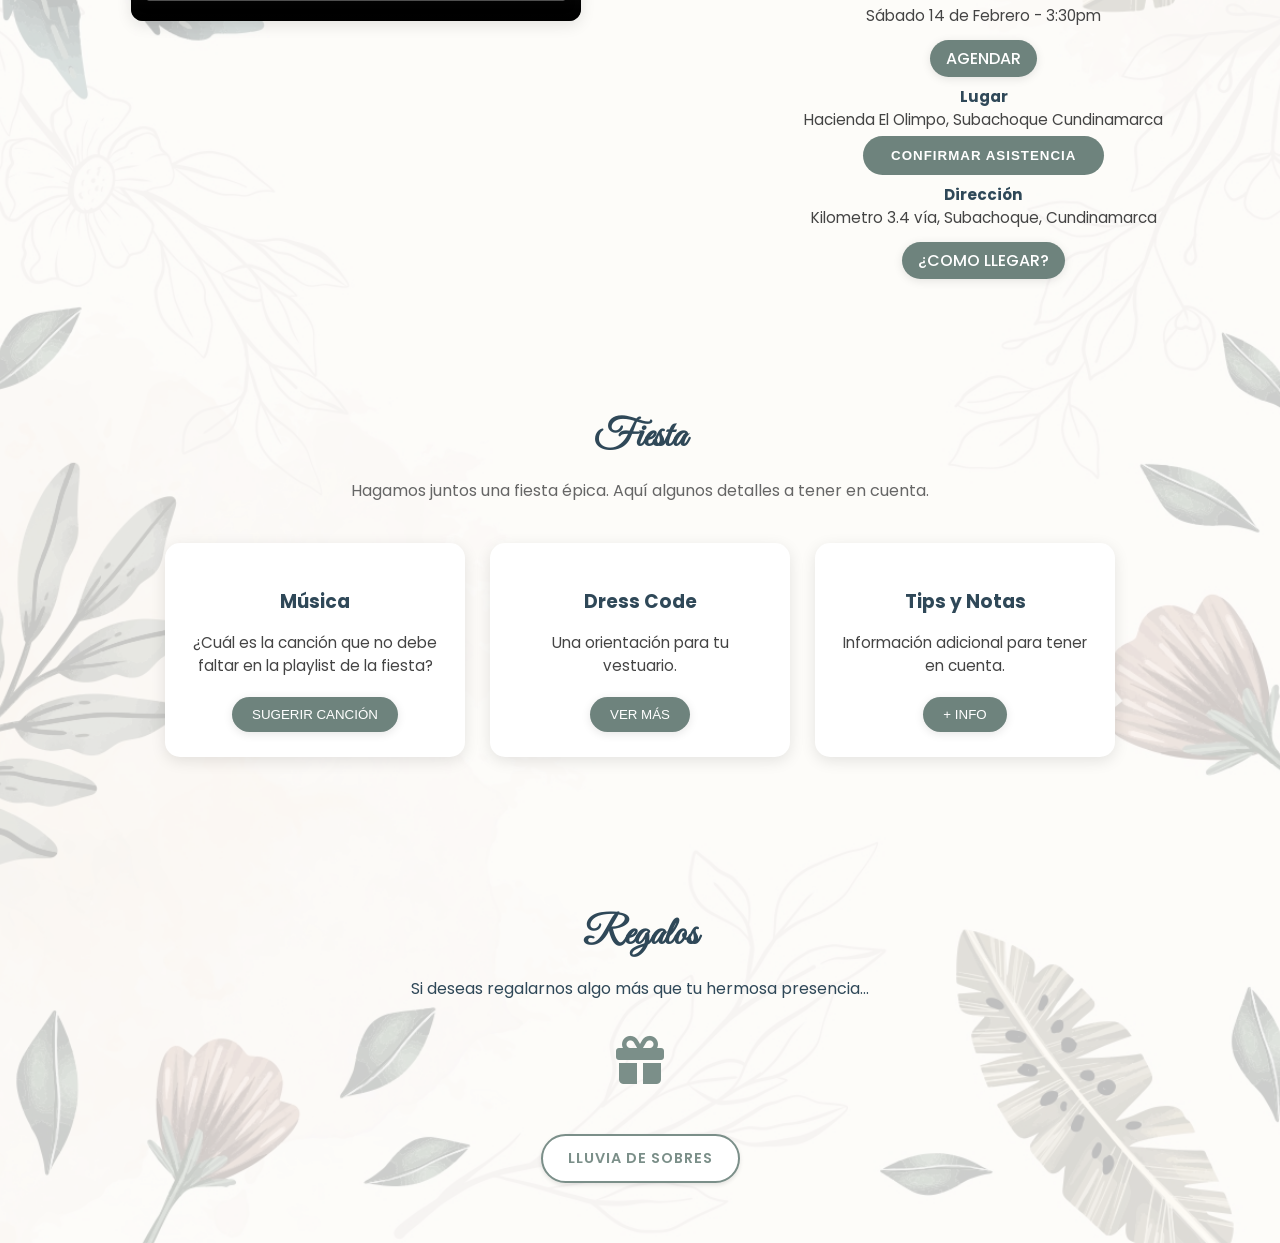
==== commit ee7e8b99: "index.html" ====
--- a/index.html
+++ b/index.html
@@ -37,7 +37,7 @@
                     </div>
                 </div>
 
-                <p class="lugar">HACIENDA EL OLIMPO<br>KM 3.4 VÍA, SUBACHOQUE, CUNDINAMARCA</p>
+                <p class="lugar">HACIENDA REMANSO DEL RIO<br>KM 3 VÍA PUENTE PIEDRA, SUBACHOQUE, CUNDINAMARCA</p>
                 <p class="despedida">¡TE ESPERAMOS!</p>
             </div>
     </section>
@@ -87,7 +87,7 @@
                     <button class="btn-confirmar" id="abrirModal1">CONFIRMAR ASISTENCIA</button>
 
                     <p><strong>Dirección</strong>Kilometro 3.4 vía, Subachoque, Cundinamarca</p>
-                    <a href="https://www.google.com/maps/dir//Hacienda+El+Olimpo+-+Hacienda+Subachoque+Kilometro+3.4+v%C3%ADa+Subachoque,+Cundinamarca/@4.844928,-74.2059368,16z/data=!4m8!4m7!1m0!1m5!1m1!1s0x8e3f803b59c040d7:0xaf6eb2d53a556be!2m2!1d-74.2059368!2d4.844928?entry=ttu&g_ep=EgoyMDI1MTAwMS4wIKXMDSoASAFQAw%3D%3D"
+                    <a href="https://www.google.com/maps/place/HACIENDA+REMANSO+DEL+RIO+SAS/@4.8412093,-74.2092267,17z/data=!3m1!4b1!4m6!3m5!1s0x8e3f8025a0f514b3:0x3feadd2a5cca1a3e!8m2!3d4.8412093!4d-74.2092267!16s%2Fg%2F11c550znp7?entry=ttu&g_ep=EgoyMDI1MTIwMi4wIKXMDSoASAFQAw%3D%3D"
                         target="_blank" class="boton">
                         ¿COMO LLEGAR?
                     </a>
@@ -226,3 +226,4 @@
 </body>
     
 </html>
+
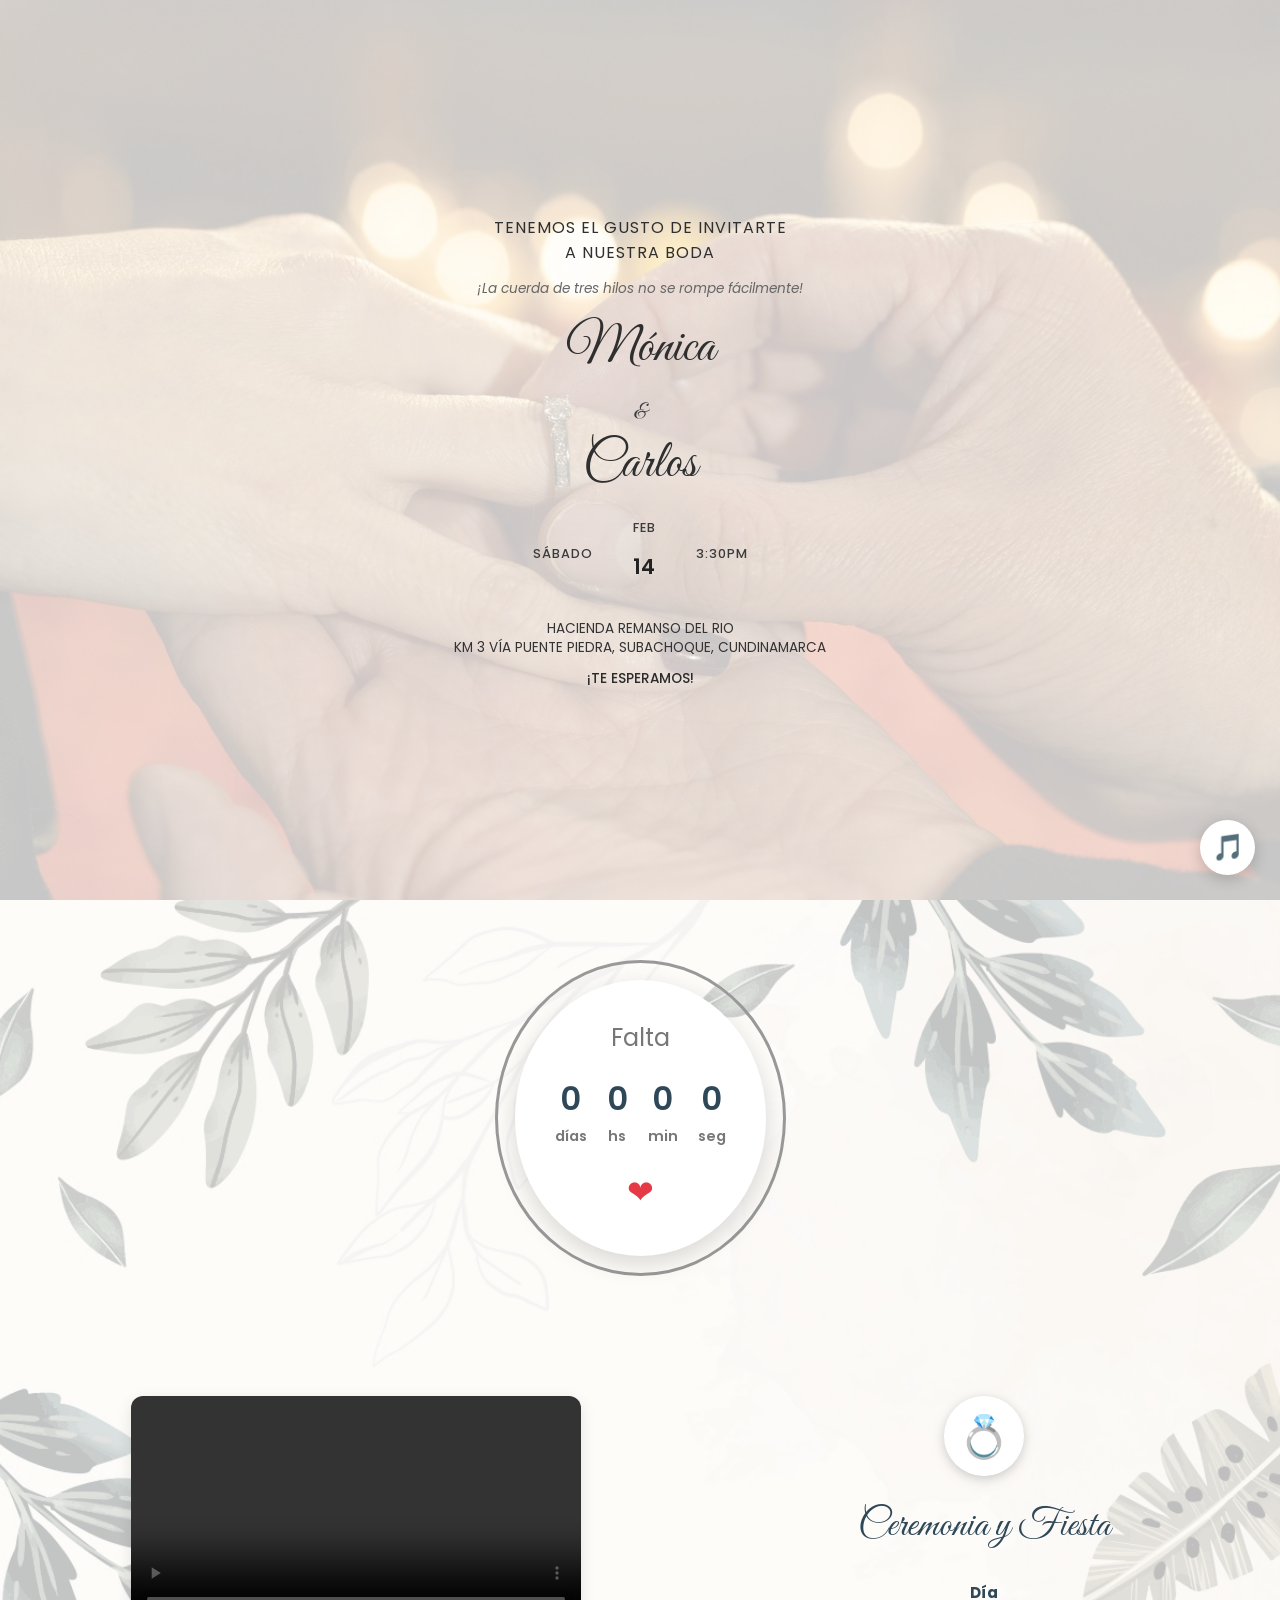
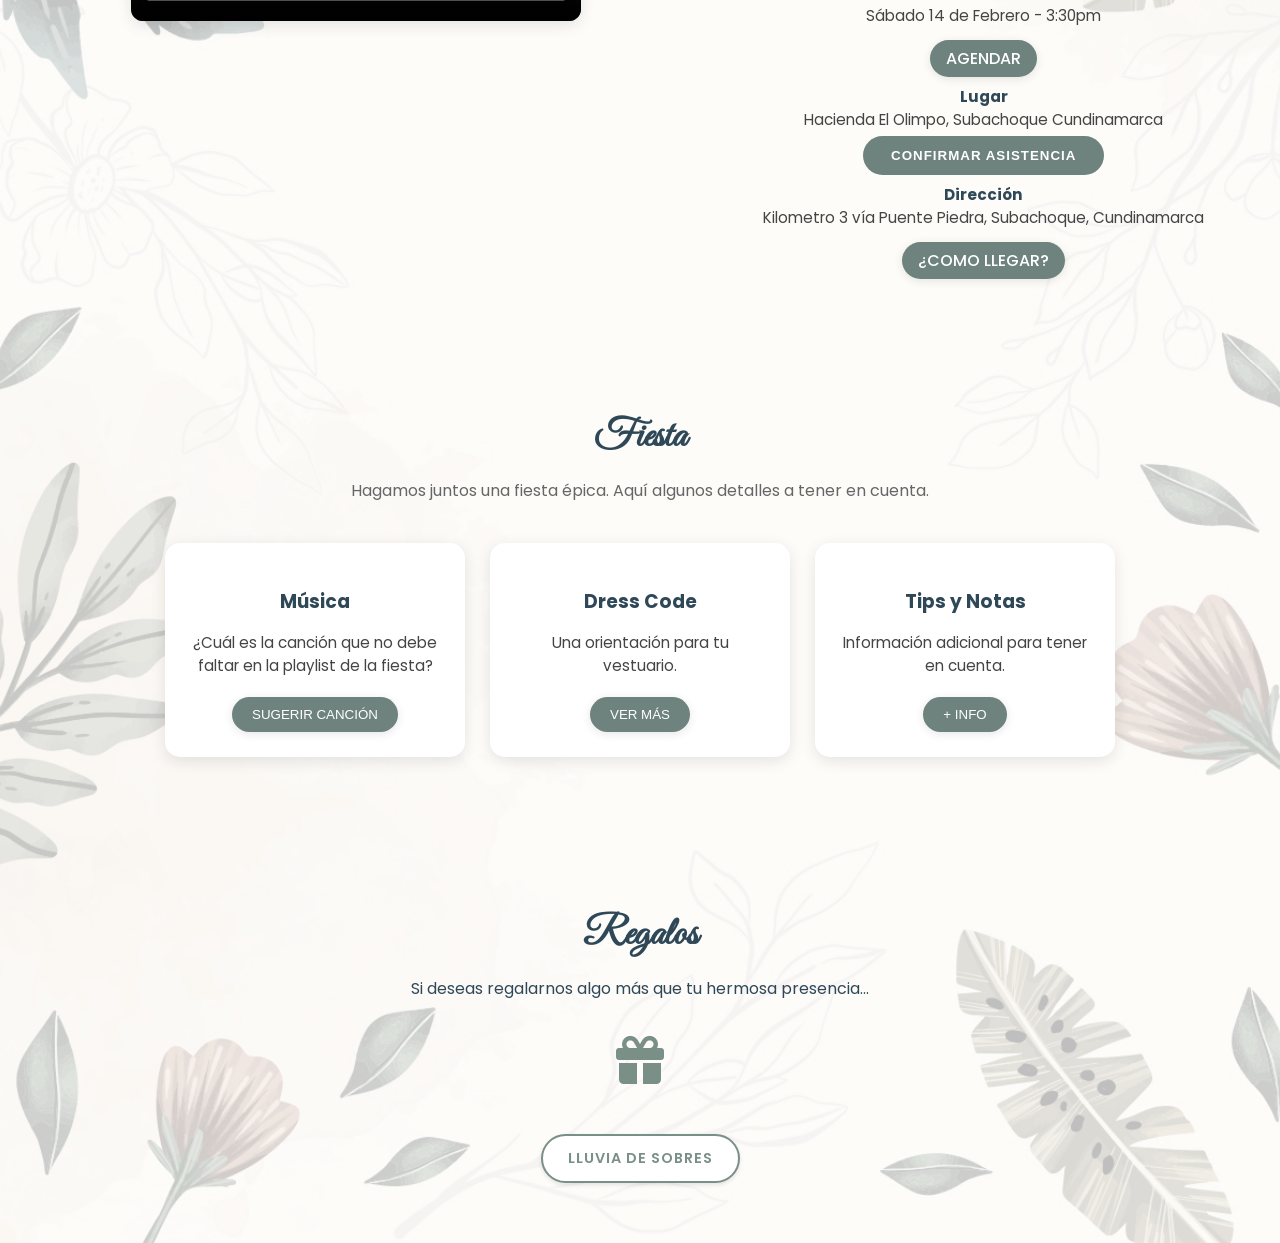
==== commit ebf8270e: "index.html" ====
--- a/index.html
+++ b/index.html
@@ -86,7 +86,7 @@
                     <!-- Botón para abrir el modal -->
                     <button class="btn-confirmar" id="abrirModal1">CONFIRMAR ASISTENCIA</button>
 
-                    <p><strong>Dirección</strong>Kilometro 3.4 vía, Subachoque, Cundinamarca</p>
+                    <p><strong>Dirección</strong>Kilometro 3 vía Puente Piedra, Subachoque, Cundinamarca</p>
                     <a href="https://www.google.com/maps/place/HACIENDA+REMANSO+DEL+RIO+SAS/@4.8412093,-74.2092267,17z/data=!3m1!4b1!4m6!3m5!1s0x8e3f8025a0f514b3:0x3feadd2a5cca1a3e!8m2!3d4.8412093!4d-74.2092267!16s%2Fg%2F11c550znp7?entry=ttu&g_ep=EgoyMDI1MTIwMi4wIKXMDSoASAFQAw%3D%3D"
                         target="_blank" class="boton">
                         ¿COMO LLEGAR?
@@ -227,3 +227,4 @@
     
 </html>
 
+
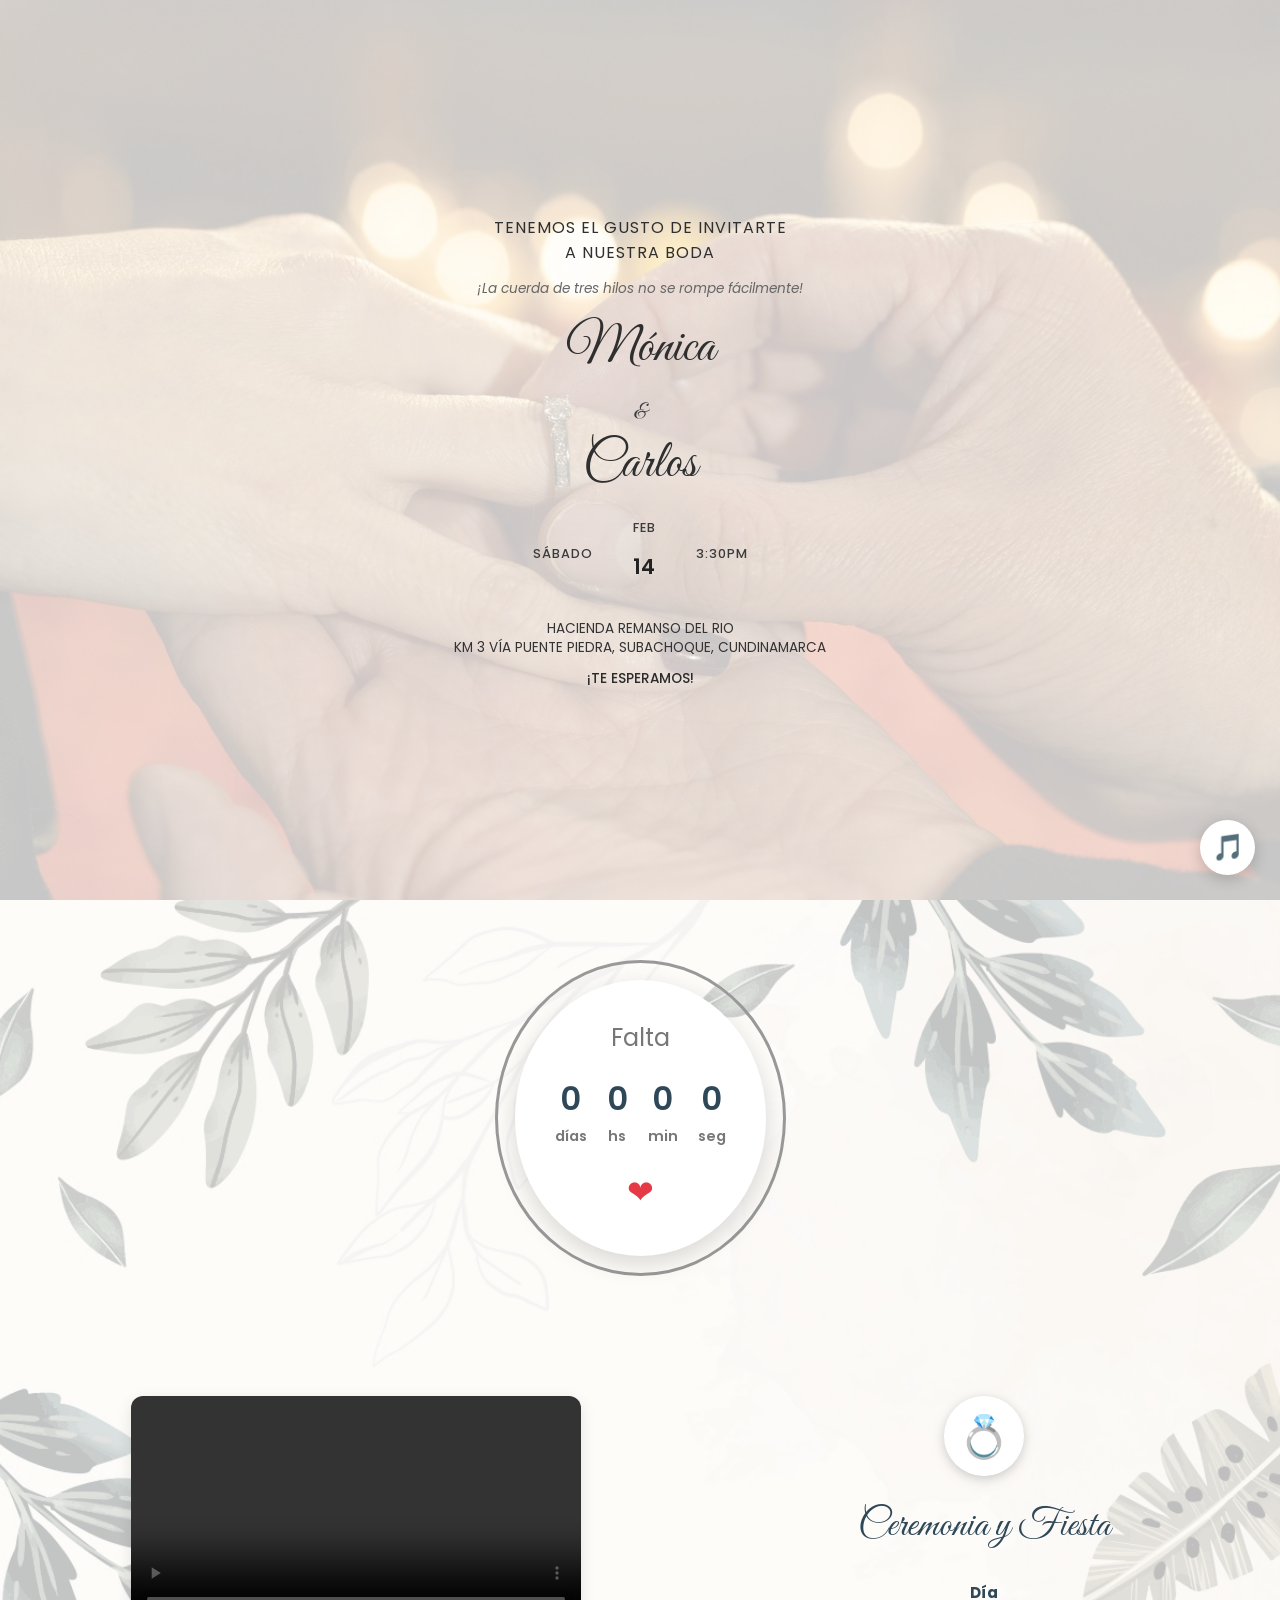
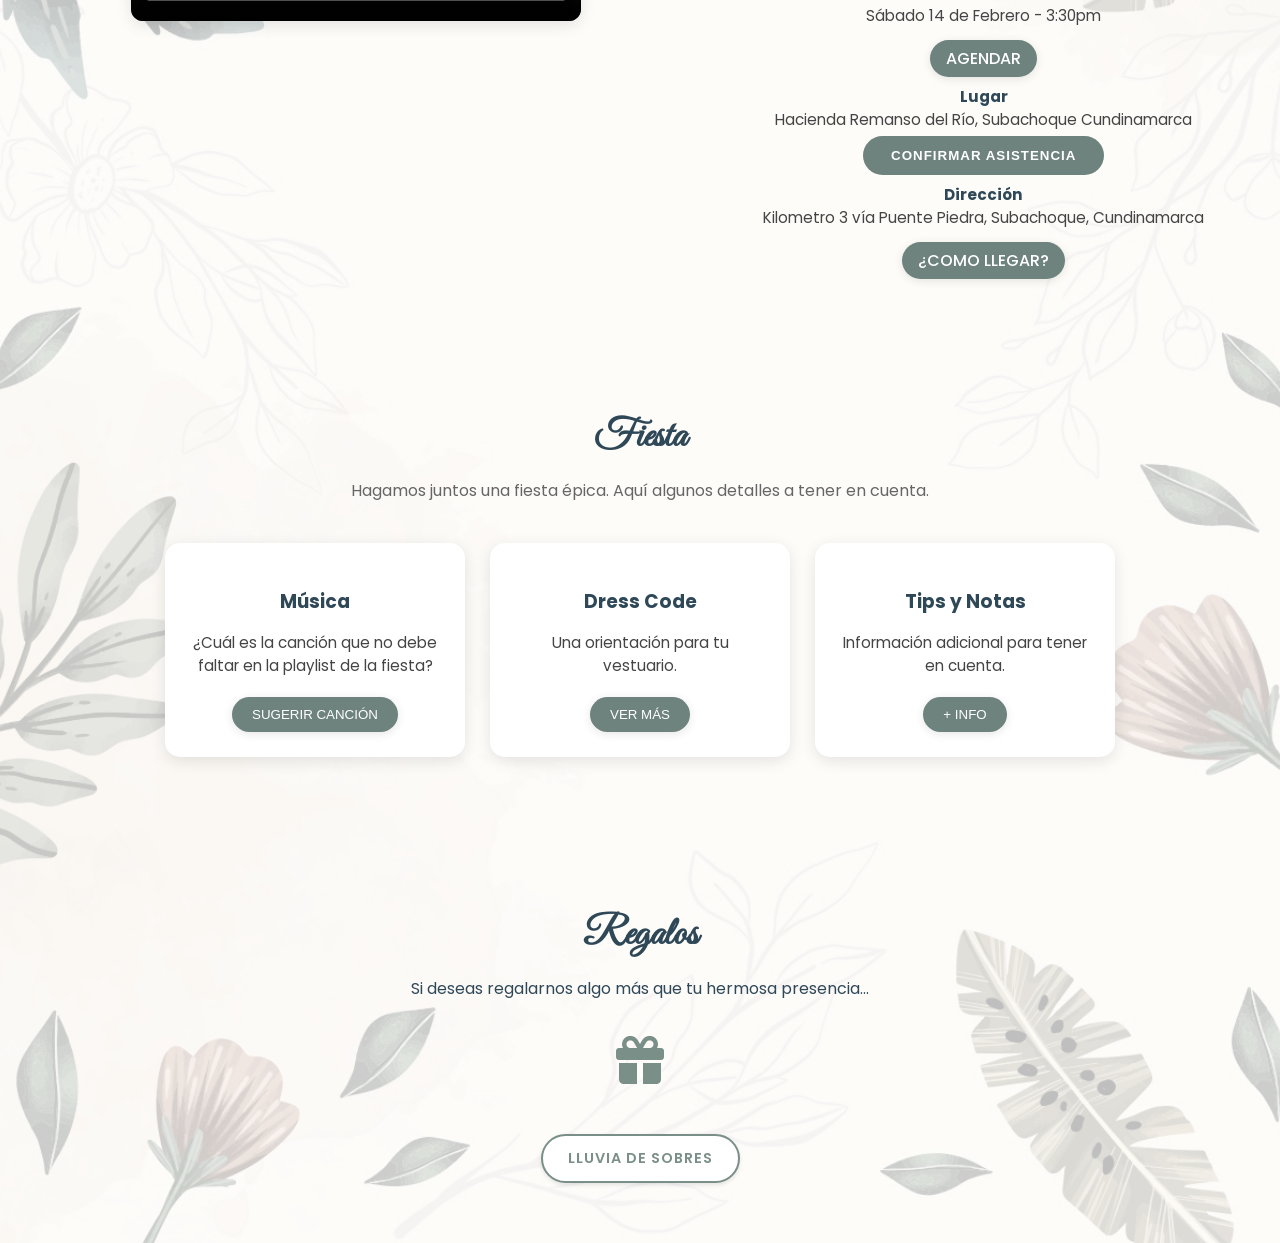
==== commit fddd0d17: "Update event location and RSVP deadline in index.html" ====
--- a/index.html
+++ b/index.html
@@ -78,11 +78,11 @@
                         Ceremonia y Fiesta
                     </div>
                     <p><strong>Día</strong>Sábado 14 de Febrero - 3:30pm</p>
-                    <a href="https://calendar.google.com/calendar/render?action=TEMPLATE&text=Ceremonia+y+Fiesta+de+Matrimonio&dates=20260214T203000Z/20260215T050000Z&details=Celebración+especial+de+nuestro+matrimonio.&location=Hacienda+El+Olimpo,+Subachoque,+Colombia"
+                    <a href="https://calendar.google.com/calendar/render?action=TEMPLATE&text=Ceremonia+y+Fiesta+de+Matrimonio&dates=20260214T203000Z/20260215T050000Z&details=Celebración+especial+de+nuestro+matrimonio.&location=Hacienda+Remanso+del+Río,+Subachoque,+Colombia"
                         target="_blank" class="boton">
                         AGENDAR
                     </a>
-                    <p><strong>Lugar</strong>Hacienda El Olimpo, Subachoque Cundinamarca</p>
+                    <p><strong>Lugar</strong>Hacienda Remanso del Río, Subachoque Cundinamarca</p>
                     <!-- Botón para abrir el modal -->
                     <button class="btn-confirmar" id="abrirModal1">CONFIRMAR ASISTENCIA</button>
 
@@ -180,7 +180,7 @@
                 La ceremonia y recepción se realizarán en un solo lugar. Te agradecemos llegar con algunos minutos de anticipación para disfrutar cada momento.<br><br>
                 Queremos que vivan una velada tranquila y divertida, por eso esta celebración será solo para adultos.
                 ¡Gracias por comprenderlo con cariño! <br><br>
-                Por favor confirma tu asistencia antes del 5 de diciembre.
+                Por favor confirma tu asistencia antes del 15 de enero.
             </p>
         </div>
     </div>
